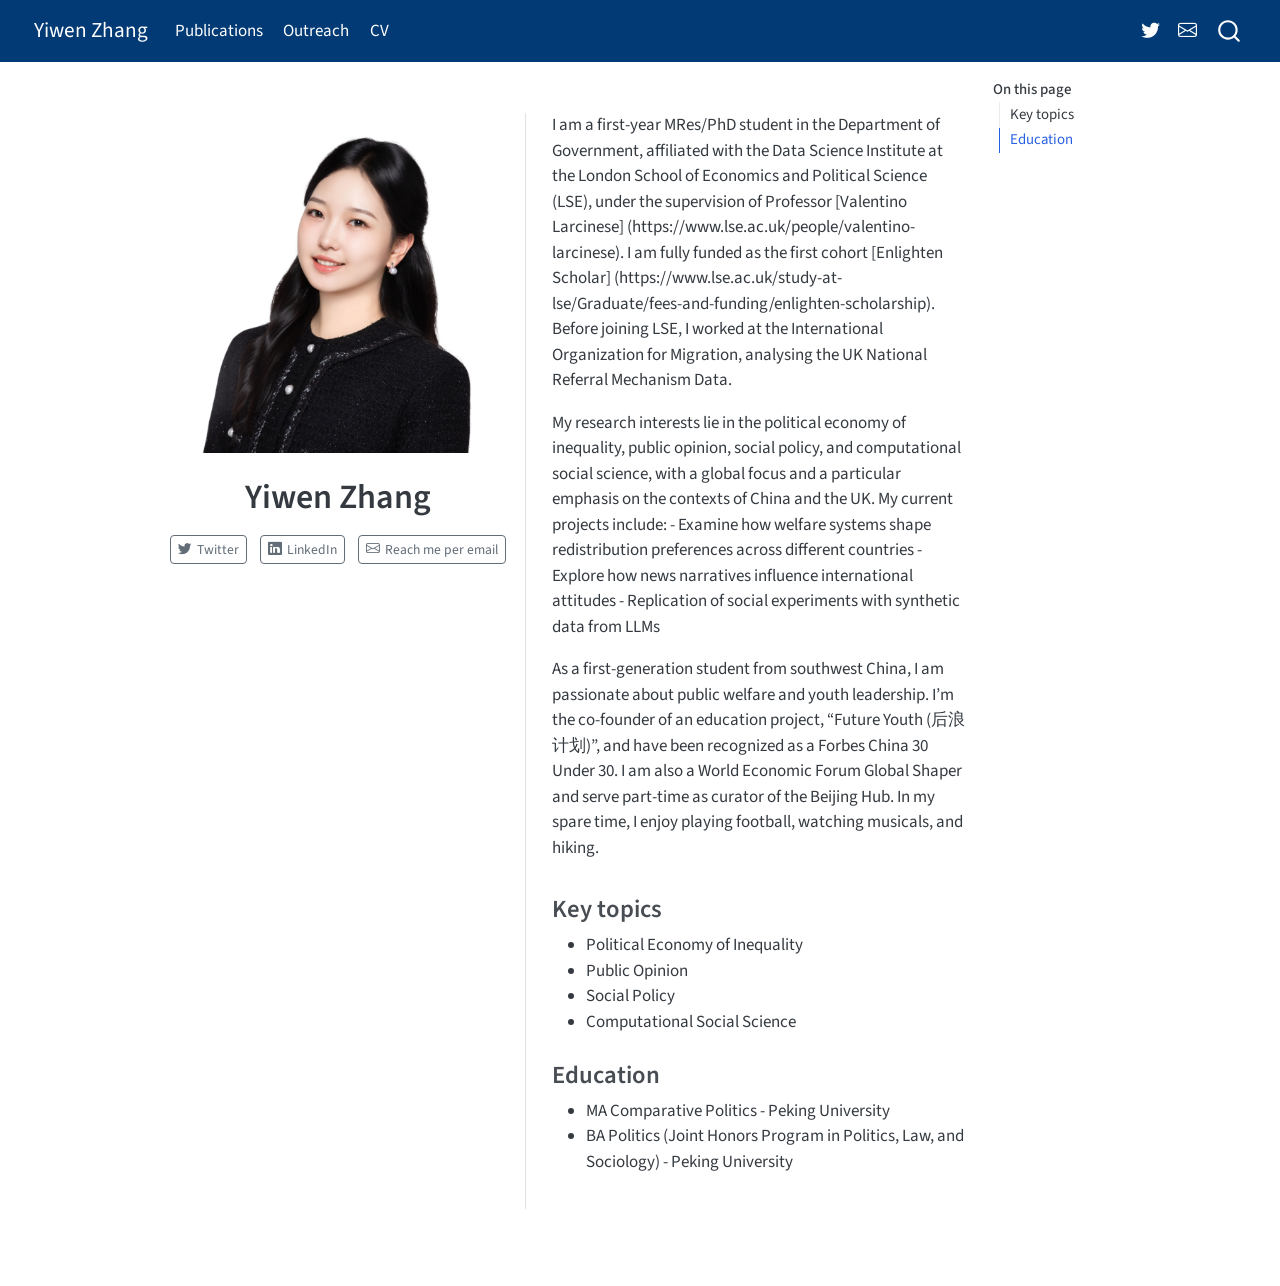
==== docs/index.html @ bae83d23 "251025 update" ====
<!DOCTYPE html>
<html xmlns="http://www.w3.org/1999/xhtml" lang="en" xml:lang="en"><head>

<meta charset="utf-8">
<meta name="generator" content="quarto-1.8.25">

<meta name="viewport" content="width=device-width, initial-scale=1.0, user-scalable=yes">


<title>Yiwen Zhang</title>
<style>
code{white-space: pre-wrap;}
span.smallcaps{font-variant: small-caps;}
div.columns{display: flex; gap: min(4vw, 1.5em);}
div.column{flex: auto; overflow-x: auto;}
div.hanging-indent{margin-left: 1.5em; text-indent: -1.5em;}
ul.task-list{list-style: none;}
ul.task-list li input[type="checkbox"] {
  width: 0.8em;
  margin: 0 0.8em 0.2em -1em; /* quarto-specific, see https://github.com/quarto-dev/quarto-cli/issues/4556 */ 
  vertical-align: middle;
}
</style>


<script src="site_libs/quarto-nav/quarto-nav.js"></script>
<script src="site_libs/quarto-nav/headroom.min.js"></script>
<script src="site_libs/clipboard/clipboard.min.js"></script>
<script src="site_libs/quarto-search/autocomplete.umd.js"></script>
<script src="site_libs/quarto-search/fuse.min.js"></script>
<script src="site_libs/quarto-search/quarto-search.js"></script>
<meta name="quarto:offset" content="./">
<script src="site_libs/quarto-html/quarto.js" type="module"></script>
<script src="site_libs/quarto-html/tabsets/tabsets.js" type="module"></script>
<script src="site_libs/quarto-html/axe/axe-check.js" type="module"></script>
<script src="site_libs/quarto-html/popper.min.js"></script>
<script src="site_libs/quarto-html/tippy.umd.min.js"></script>
<link href="site_libs/quarto-html/tippy.css" rel="stylesheet">
<link href="site_libs/quarto-html/quarto-syntax-highlighting-7b89279ff1a6dce999919e0e67d4d9ec.css" rel="stylesheet" id="quarto-text-highlighting-styles">
<script src="site_libs/bootstrap/bootstrap.min.js"></script>
<link href="site_libs/bootstrap/bootstrap-icons.css" rel="stylesheet">
<link href="site_libs/bootstrap/bootstrap-9f7ad7796bee2cde282380cb6c68e695.min.css" rel="stylesheet" append-hash="true" id="quarto-bootstrap" data-mode="light">
<script id="quarto-search-options" type="application/json">{
  "location": "navbar",
  "copy-button": false,
  "collapse-after": 3,
  "panel-placement": "end",
  "type": "overlay",
  "limit": 50,
  "keyboard-shortcut": [
    "f",
    "/",
    "s"
  ],
  "show-item-context": false,
  "language": {
    "search-no-results-text": "No results",
    "search-matching-documents-text": "matching documents",
    "search-copy-link-title": "Copy link to search",
    "search-hide-matches-text": "Hide additional matches",
    "search-more-match-text": "more match in this document",
    "search-more-matches-text": "more matches in this document",
    "search-clear-button-title": "Clear",
    "search-text-placeholder": "",
    "search-detached-cancel-button-title": "Cancel",
    "search-submit-button-title": "Submit",
    "search-label": "Search"
  }
}</script>


</head>

<body class="nav-fixed quarto-light">

<div id="quarto-search-results"></div>
  <header id="quarto-header" class="headroom fixed-top">
    <nav class="navbar navbar-expand-lg " data-bs-theme="dark">
      <div class="navbar-container container-fluid">
      <div class="navbar-brand-container mx-auto">
    <a href="./index.html" class="navbar-brand navbar-brand-logo">
    </a>
    <a class="navbar-brand" href="./index.html">
    <span class="navbar-title">Yiwen Zhang</span>
    </a>
  </div>
            <div id="quarto-search" class="" title="Search"></div>
          <button class="navbar-toggler" type="button" data-bs-toggle="collapse" data-bs-target="#navbarCollapse" aria-controls="navbarCollapse" role="menu" aria-expanded="false" aria-label="Toggle navigation" onclick="if (window.quartoToggleHeadroom) { window.quartoToggleHeadroom(); }">
  <span class="navbar-toggler-icon"></span>
</button>
          <div class="collapse navbar-collapse" id="navbarCollapse">
            <ul class="navbar-nav navbar-nav-scroll me-auto">
  <li class="nav-item">
    <a class="nav-link" href="./publications.html"> 
<span class="menu-text">Publications</span></a>
  </li>  
  <li class="nav-item">
    <a class="nav-link" href="./outreach.html"> 
<span class="menu-text">Outreach</span></a>
  </li>  
  <li class="nav-item">
    <a class="nav-link" href="./curriculum.html"> 
<span class="menu-text">CV</span></a>
  </li>  
</ul>
            <ul class="navbar-nav navbar-nav-scroll ms-auto">
  <li class="nav-item compact">
    <a class="nav-link" href="https://x.com/Athena_Yiwen"> <i class="bi bi-twitter" role="img">
</i> 
<span class="menu-text"></span></a>
  </li>  
  <li class="nav-item compact">
    <a class="nav-link" href="mailto:y.zhang539@lse.ac.uk"> <i class="bi bi-envelope" role="img">
</i> 
<span class="menu-text"></span></a>
  </li>  
</ul>
          </div> <!-- /navcollapse -->
            <div class="quarto-navbar-tools">
</div>
      </div> <!-- /container-fluid -->
    </nav>
</header>
<!-- content -->
<div id="quarto-content" class="quarto-container page-columns page-rows-contents page-layout-article page-navbar">
<!-- sidebar -->
<!-- margin-sidebar -->
    <div id="quarto-margin-sidebar" class="sidebar margin-sidebar">
        <nav id="TOC" role="doc-toc" class="toc-active">
    <h2 id="toc-title">On this page</h2>
  <ul>
  <li><a href="#key-topics" id="toc-key-topics" class="nav-link active" data-scroll-target="#key-topics">Key topics</a></li>
  <li><a href="#education" id="toc-education" class="nav-link" data-scroll-target="#education">Education</a></li>
  </ul>
</nav>
    </div>
<!-- main -->
<div class="quarto-about-trestles">
  <div class="about-entity">
    <img src="assets/pictures/profile-yiwen.jpg" class="about-image
  rounded " style="width: 20em;">
<header id="title-block-header" class="quarto-title-block default">
<div class="quarto-title">
<h1 class="title">Yiwen Zhang</h1>
</div>
<div class="quarto-title-meta">
  </div>
</header>
    <div class="about-links">
  <a href="https://x.com/Athena_Yiwen" class="about-link" rel="" target="">
    <i class="bi bi-twitter"></i>
     <span class="about-link-text">Twitter</span>
  </a>
  <a href="/www.linkedin.com/in/athena-yiwen-zhang" class="about-link" rel="" target="">
    <i class="bi bi-linkedin"></i>
     <span class="about-link-text">LinkedIn</span>
  </a>
  <a href="mailto:y.zhang539@lse.ac.uk" class="about-link" rel="" target="">
    <i class="bi bi-envelope"></i>
     <span class="about-link-text">Reach me per email</span>
  </a>
</div>
  </div>
  <div class="about-contents"><main class="content" id="quarto-document-content">

<p>I am a first-year MRes/PhD student in the Department of Government, affiliated with the Data Science Institute at the London School of Economics and Political Science (LSE), under the supervision of Professor [Valentino Larcinese] (https://www.lse.ac.uk/people/valentino-larcinese). I am fully funded as the first cohort [Enlighten Scholar] (https://www.lse.ac.uk/study-at-lse/Graduate/fees-and-funding/enlighten-scholarship). Before joining LSE, I worked at the International Organization for Migration, analysing the UK National Referral Mechanism Data.</p>
<p>My research interests lie in the political economy of inequality, public opinion, social policy, and computational social science, with a global focus and a particular emphasis on the contexts of China and the UK. My current projects include: - Examine how welfare systems shape redistribution preferences across different countries - Explore how news narratives influence international attitudes - Replication of social experiments with synthetic data from LLMs</p>
<p>As a first-generation student from southwest China, I am passionate about public welfare and youth leadership. I’m the co-founder of an education project, “Future Youth (后浪计划)”, and have been recognized as a Forbes China 30 Under 30. I am also a World Economic Forum Global Shaper and serve part-time as curator of the Beijing Hub. In my spare time, I enjoy playing football, watching musicals, and hiking.</p>
<section id="key-topics" class="level3">
<h3 data-anchor-id="key-topics">Key topics</h3>
<ul>
<li>Political Economy of Inequality</li>
<li>Public Opinion</li>
<li>Social Policy</li>
<li>Computational Social Science</li>
</ul>
</section>
<section id="education" class="level3">
<h3 data-anchor-id="education">Education</h3>
<ul>
<li>MA Comparative Politics - Peking University</li>
<li>BA Politics (Joint Honors Program in Politics, Law, and Sociology) - Peking University</li>
</ul>


</section>
</main></div>
</div>
 <!-- /main -->
<script id="quarto-html-after-body" type="application/javascript">
  window.document.addEventListener("DOMContentLoaded", function (event) {
    const isCodeAnnotation = (el) => {
      for (const clz of el.classList) {
        if (clz.startsWith('code-annotation-')) {                     
          return true;
        }
      }
      return false;
    }
    const onCopySuccess = function(e) {
      // button target
      const button = e.trigger;
      // don't keep focus
      button.blur();
      // flash "checked"
      button.classList.add('code-copy-button-checked');
      var currentTitle = button.getAttribute("title");
      button.setAttribute("title", "Copied!");
      let tooltip;
      if (window.bootstrap) {
        button.setAttribute("data-bs-toggle", "tooltip");
        button.setAttribute("data-bs-placement", "left");
        button.setAttribute("data-bs-title", "Copied!");
        tooltip = new bootstrap.Tooltip(button, 
          { trigger: "manual", 
            customClass: "code-copy-button-tooltip",
            offset: [0, -8]});
        tooltip.show();    
      }
      setTimeout(function() {
        if (tooltip) {
          tooltip.hide();
          button.removeAttribute("data-bs-title");
          button.removeAttribute("data-bs-toggle");
          button.removeAttribute("data-bs-placement");
        }
        button.setAttribute("title", currentTitle);
        button.classList.remove('code-copy-button-checked');
      }, 1000);
      // clear code selection
      e.clearSelection();
    }
    const getTextToCopy = function(trigger) {
      const outerScaffold = trigger.parentElement.cloneNode(true);
      const codeEl = outerScaffold.querySelector('code');
      for (const childEl of codeEl.children) {
        if (isCodeAnnotation(childEl)) {
          childEl.remove();
        }
      }
      return codeEl.innerText;
    }
    const clipboard = new window.ClipboardJS('.code-copy-button:not([data-in-quarto-modal])', {
      text: getTextToCopy
    });
    clipboard.on('success', onCopySuccess);
    if (window.document.getElementById('quarto-embedded-source-code-modal')) {
      const clipboardModal = new window.ClipboardJS('.code-copy-button[data-in-quarto-modal]', {
        text: getTextToCopy,
        container: window.document.getElementById('quarto-embedded-source-code-modal')
      });
      clipboardModal.on('success', onCopySuccess);
    }
      var localhostRegex = new RegExp(/^(?:http|https):\/\/localhost\:?[0-9]*\//);
      var mailtoRegex = new RegExp(/^mailto:/);
        var filterRegex = new RegExp('/' + window.location.host + '/');
      var isInternal = (href) => {
          return filterRegex.test(href) || localhostRegex.test(href) || mailtoRegex.test(href);
      }
      // Inspect non-navigation links and adorn them if external
     var links = window.document.querySelectorAll('a[href]:not(.nav-link):not(.navbar-brand):not(.toc-action):not(.sidebar-link):not(.sidebar-item-toggle):not(.pagination-link):not(.no-external):not([aria-hidden]):not(.dropdown-item):not(.quarto-navigation-tool):not(.about-link)');
      for (var i=0; i<links.length; i++) {
        const link = links[i];
        if (!isInternal(link.href)) {
          // undo the damage that might have been done by quarto-nav.js in the case of
          // links that we want to consider external
          if (link.dataset.originalHref !== undefined) {
            link.href = link.dataset.originalHref;
          }
        }
      }
    function tippyHover(el, contentFn, onTriggerFn, onUntriggerFn) {
      const config = {
        allowHTML: true,
        maxWidth: 500,
        delay: 100,
        arrow: false,
        appendTo: function(el) {
            return el.parentElement;
        },
        interactive: true,
        interactiveBorder: 10,
        theme: 'quarto',
        placement: 'bottom-start',
      };
      if (contentFn) {
        config.content = contentFn;
      }
      if (onTriggerFn) {
        config.onTrigger = onTriggerFn;
      }
      if (onUntriggerFn) {
        config.onUntrigger = onUntriggerFn;
      }
      window.tippy(el, config); 
    }
    const noterefs = window.document.querySelectorAll('a[role="doc-noteref"]');
    for (var i=0; i<noterefs.length; i++) {
      const ref = noterefs[i];
      tippyHover(ref, function() {
        // use id or data attribute instead here
        let href = ref.getAttribute('data-footnote-href') || ref.getAttribute('href');
        try { href = new URL(href).hash; } catch {}
        const id = href.replace(/^#\/?/, "");
        const note = window.document.getElementById(id);
        if (note) {
          return note.innerHTML;
        } else {
          return "";
        }
      });
    }
    const xrefs = window.document.querySelectorAll('a.quarto-xref');
    const processXRef = (id, note) => {
      // Strip column container classes
      const stripColumnClz = (el) => {
        el.classList.remove("page-full", "page-columns");
        if (el.children) {
          for (const child of el.children) {
            stripColumnClz(child);
          }
        }
      }
      stripColumnClz(note)
      if (id === null || id.startsWith('sec-')) {
        // Special case sections, only their first couple elements
        const container = document.createElement("div");
        if (note.children && note.children.length > 2) {
          container.appendChild(note.children[0].cloneNode(true));
          for (let i = 1; i < note.children.length; i++) {
            const child = note.children[i];
            if (child.tagName === "P" && child.innerText === "") {
              continue;
            } else {
              container.appendChild(child.cloneNode(true));
              break;
            }
          }
          if (window.Quarto?.typesetMath) {
            window.Quarto.typesetMath(container);
          }
          return container.innerHTML
        } else {
          if (window.Quarto?.typesetMath) {
            window.Quarto.typesetMath(note);
          }
          return note.innerHTML;
        }
      } else {
        // Remove any anchor links if they are present
        const anchorLink = note.querySelector('a.anchorjs-link');
        if (anchorLink) {
          anchorLink.remove();
        }
        if (window.Quarto?.typesetMath) {
          window.Quarto.typesetMath(note);
        }
        if (note.classList.contains("callout")) {
          return note.outerHTML;
        } else {
          return note.innerHTML;
        }
      }
    }
    for (var i=0; i<xrefs.length; i++) {
      const xref = xrefs[i];
      tippyHover(xref, undefined, function(instance) {
        instance.disable();
        let url = xref.getAttribute('href');
        let hash = undefined; 
        if (url.startsWith('#')) {
          hash = url;
        } else {
          try { hash = new URL(url).hash; } catch {}
        }
        if (hash) {
          const id = hash.replace(/^#\/?/, "");
          const note = window.document.getElementById(id);
          if (note !== null) {
            try {
              const html = processXRef(id, note.cloneNode(true));
              instance.setContent(html);
            } finally {
              instance.enable();
              instance.show();
            }
          } else {
            // See if we can fetch this
            fetch(url.split('#')[0])
            .then(res => res.text())
            .then(html => {
              const parser = new DOMParser();
              const htmlDoc = parser.parseFromString(html, "text/html");
              const note = htmlDoc.getElementById(id);
              if (note !== null) {
                const html = processXRef(id, note);
                instance.setContent(html);
              } 
            }).finally(() => {
              instance.enable();
              instance.show();
            });
          }
        } else {
          // See if we can fetch a full url (with no hash to target)
          // This is a special case and we should probably do some content thinning / targeting
          fetch(url)
          .then(res => res.text())
          .then(html => {
            const parser = new DOMParser();
            const htmlDoc = parser.parseFromString(html, "text/html");
            const note = htmlDoc.querySelector('main.content');
            if (note !== null) {
              // This should only happen for chapter cross references
              // (since there is no id in the URL)
              // remove the first header
              if (note.children.length > 0 && note.children[0].tagName === "HEADER") {
                note.children[0].remove();
              }
              const html = processXRef(null, note);
              instance.setContent(html);
            } 
          }).finally(() => {
            instance.enable();
            instance.show();
          });
        }
      }, function(instance) {
      });
    }
        let selectedAnnoteEl;
        const selectorForAnnotation = ( cell, annotation) => {
          let cellAttr = 'data-code-cell="' + cell + '"';
          let lineAttr = 'data-code-annotation="' +  annotation + '"';
          const selector = 'span[' + cellAttr + '][' + lineAttr + ']';
          return selector;
        }
        const selectCodeLines = (annoteEl) => {
          const doc = window.document;
          const targetCell = annoteEl.getAttribute("data-target-cell");
          const targetAnnotation = annoteEl.getAttribute("data-target-annotation");
          const annoteSpan = window.document.querySelector(selectorForAnnotation(targetCell, targetAnnotation));
          const lines = annoteSpan.getAttribute("data-code-lines").split(",");
          const lineIds = lines.map((line) => {
            return targetCell + "-" + line;
          })
          let top = null;
          let height = null;
          let parent = null;
          if (lineIds.length > 0) {
              //compute the position of the single el (top and bottom and make a div)
              const el = window.document.getElementById(lineIds[0]);
              top = el.offsetTop;
              height = el.offsetHeight;
              parent = el.parentElement.parentElement;
            if (lineIds.length > 1) {
              const lastEl = window.document.getElementById(lineIds[lineIds.length - 1]);
              const bottom = lastEl.offsetTop + lastEl.offsetHeight;
              height = bottom - top;
            }
            if (top !== null && height !== null && parent !== null) {
              // cook up a div (if necessary) and position it 
              let div = window.document.getElementById("code-annotation-line-highlight");
              if (div === null) {
                div = window.document.createElement("div");
                div.setAttribute("id", "code-annotation-line-highlight");
                div.style.position = 'absolute';
                parent.appendChild(div);
              }
              div.style.top = top - 2 + "px";
              div.style.height = height + 4 + "px";
              div.style.left = 0;
              let gutterDiv = window.document.getElementById("code-annotation-line-highlight-gutter");
              if (gutterDiv === null) {
                gutterDiv = window.document.createElement("div");
                gutterDiv.setAttribute("id", "code-annotation-line-highlight-gutter");
                gutterDiv.style.position = 'absolute';
                const codeCell = window.document.getElementById(targetCell);
                const gutter = codeCell.querySelector('.code-annotation-gutter');
                gutter.appendChild(gutterDiv);
              }
              gutterDiv.style.top = top - 2 + "px";
              gutterDiv.style.height = height + 4 + "px";
            }
            selectedAnnoteEl = annoteEl;
          }
        };
        const unselectCodeLines = () => {
          const elementsIds = ["code-annotation-line-highlight", "code-annotation-line-highlight-gutter"];
          elementsIds.forEach((elId) => {
            const div = window.document.getElementById(elId);
            if (div) {
              div.remove();
            }
          });
          selectedAnnoteEl = undefined;
        };
          // Handle positioning of the toggle
      window.addEventListener(
        "resize",
        throttle(() => {
          elRect = undefined;
          if (selectedAnnoteEl) {
            selectCodeLines(selectedAnnoteEl);
          }
        }, 10)
      );
      function throttle(fn, ms) {
      let throttle = false;
      let timer;
        return (...args) => {
          if(!throttle) { // first call gets through
              fn.apply(this, args);
              throttle = true;
          } else { // all the others get throttled
              if(timer) clearTimeout(timer); // cancel #2
              timer = setTimeout(() => {
                fn.apply(this, args);
                timer = throttle = false;
              }, ms);
          }
        };
      }
        // Attach click handler to the DT
        const annoteDls = window.document.querySelectorAll('dt[data-target-cell]');
        for (const annoteDlNode of annoteDls) {
          annoteDlNode.addEventListener('click', (event) => {
            const clickedEl = event.target;
            if (clickedEl !== selectedAnnoteEl) {
              unselectCodeLines();
              const activeEl = window.document.querySelector('dt[data-target-cell].code-annotation-active');
              if (activeEl) {
                activeEl.classList.remove('code-annotation-active');
              }
              selectCodeLines(clickedEl);
              clickedEl.classList.add('code-annotation-active');
            } else {
              // Unselect the line
              unselectCodeLines();
              clickedEl.classList.remove('code-annotation-active');
            }
          });
        }
    const findCites = (el) => {
      const parentEl = el.parentElement;
      if (parentEl) {
        const cites = parentEl.dataset.cites;
        if (cites) {
          return {
            el,
            cites: cites.split(' ')
          };
        } else {
          return findCites(el.parentElement)
        }
      } else {
        return undefined;
      }
    };
    var bibliorefs = window.document.querySelectorAll('a[role="doc-biblioref"]');
    for (var i=0; i<bibliorefs.length; i++) {
      const ref = bibliorefs[i];
      const citeInfo = findCites(ref);
      if (citeInfo) {
        tippyHover(citeInfo.el, function() {
          var popup = window.document.createElement('div');
          citeInfo.cites.forEach(function(cite) {
            var citeDiv = window.document.createElement('div');
            citeDiv.classList.add('hanging-indent');
            citeDiv.classList.add('csl-entry');
            var biblioDiv = window.document.getElementById('ref-' + cite);
            if (biblioDiv) {
              citeDiv.innerHTML = biblioDiv.innerHTML;
            }
            popup.appendChild(citeDiv);
          });
          return popup.innerHTML;
        });
      }
    }
  });
  </script>
</div> <!-- /content -->




</body></html>
---- docs/site_libs/quarto-html/quarto-syntax-highlighting-7b89279ff1a6dce999919e0e67d4d9ec.css ----
/* quarto syntax highlight colors */
:root {
  --quarto-hl-ot-color: #003B4F;
  --quarto-hl-at-color: #657422;
  --quarto-hl-ss-color: #20794D;
  --quarto-hl-an-color: #5E5E5E;
  --quarto-hl-fu-color: #4758AB;
  --quarto-hl-st-color: #20794D;
  --quarto-hl-cf-color: #003B4F;
  --quarto-hl-op-color: #5E5E5E;
  --quarto-hl-er-color: #AD0000;
  --quarto-hl-bn-color: #AD0000;
  --quarto-hl-al-color: #AD0000;
  --quarto-hl-va-color: #111111;
  --quarto-hl-bu-color: inherit;
  --quarto-hl-ex-color: inherit;
  --quarto-hl-pp-color: #AD0000;
  --quarto-hl-in-color: #5E5E5E;
  --quarto-hl-vs-color: #20794D;
  --quarto-hl-wa-color: #5E5E5E;
  --quarto-hl-do-color: #5E5E5E;
  --quarto-hl-im-color: #00769E;
  --quarto-hl-ch-color: #20794D;
  --quarto-hl-dt-color: #AD0000;
  --quarto-hl-fl-color: #AD0000;
  --quarto-hl-co-color: #5E5E5E;
  --quarto-hl-cv-color: #5E5E5E;
  --quarto-hl-cn-color: #8f5902;
  --quarto-hl-sc-color: #5E5E5E;
  --quarto-hl-dv-color: #AD0000;
  --quarto-hl-kw-color: #003B4F;
}

/* other quarto variables */
:root {
  --quarto-font-monospace: SFMono-Regular, Menlo, Monaco, Consolas, "Liberation Mono", "Courier New", monospace;
}

/* syntax highlight based on Pandoc's rules */
pre > code.sourceCode > span {
  color: #003B4F;
}

code.sourceCode > span {
  color: #003B4F;
}

div.sourceCode,
div.sourceCode pre.sourceCode {
  color: #003B4F;
}

/* Normal */
code span {
  color: #003B4F;
}

/* Alert */
code span.al {
  color: #AD0000;
  font-style: inherit;
}

/* Annotation */
code span.an {
  color: #5E5E5E;
  font-style: inherit;
}

/* Attribute */
code span.at {
  color: #657422;
  font-style: inherit;
}

/* BaseN */
code span.bn {
  color: #AD0000;
  font-style: inherit;
}

/* BuiltIn */
code span.bu {
  font-style: inherit;
}

/* ControlFlow */
code span.cf {
  color: #003B4F;
  font-weight: bold;
  font-style: inherit;
}

/* Char */
code span.ch {
  color: #20794D;
  font-style: inherit;
}

/* Constant */
code span.cn {
  color: #8f5902;
  font-style: inherit;
}

/* Comment */
code span.co {
  color: #5E5E5E;
  font-style: inherit;
}

/* CommentVar */
code span.cv {
  color: #5E5E5E;
  font-style: italic;
}

/* Documentation */
code span.do {
  color: #5E5E5E;
  font-style: italic;
}

/* DataType */
code span.dt {
  color: #AD0000;
  font-style: inherit;
}

/* DecVal */
code span.dv {
  color: #AD0000;
  font-style: inherit;
}

/* Error */
code span.er {
  color: #AD0000;
  font-style: inherit;
}

/* Extension */
code span.ex {
  font-style: inherit;
}

/* Float */
code span.fl {
  color: #AD0000;
  font-style: inherit;
}

/* Function */
code span.fu {
  color: #4758AB;
  font-style: inherit;
}

/* Import */
code span.im {
  color: #00769E;
  font-style: inherit;
}

/* Information */
code span.in {
  color: #5E5E5E;
  font-style: inherit;
}

/* Keyword */
code span.kw {
  color: #003B4F;
  font-weight: bold;
  font-style: inherit;
}

/* Operator */
code span.op {
  color: #5E5E5E;
  font-style: inherit;
}

/* Other */
code span.ot {
  color: #003B4F;
  font-style: inherit;
}

/* Preprocessor */
code span.pp {
  color: #AD0000;
  font-style: inherit;
}

/* SpecialChar */
code span.sc {
  color: #5E5E5E;
  font-style: inherit;
}

/* SpecialString */
code span.ss {
  color: #20794D;
  font-style: inherit;
}

/* String */
code span.st {
  color: #20794D;
  font-style: inherit;
}

/* Variable */
code span.va {
  color: #111111;
  font-style: inherit;
}

/* VerbatimString */
code span.vs {
  color: #20794D;
  font-style: inherit;
}

/* Warning */
code span.wa {
  color: #5E5E5E;
  font-style: italic;
}

.prevent-inlining {
  content: "</";
}

/*# sourceMappingURL=3944bc705cfaf4c80e56f77c5205168a.css.map */
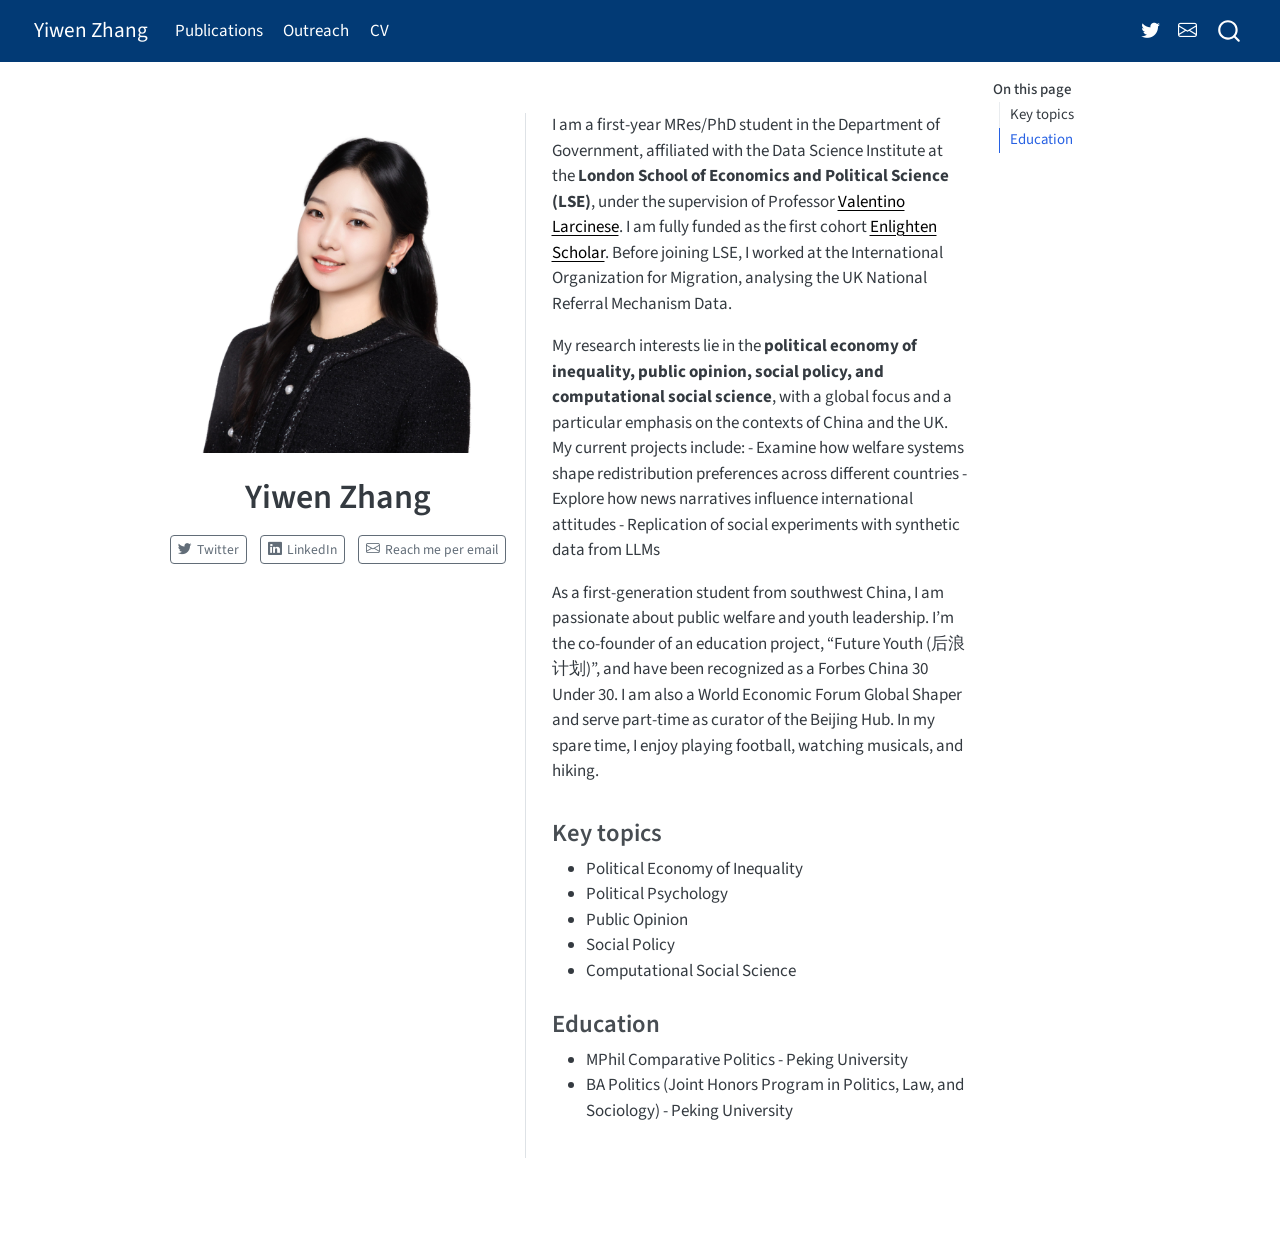
==== commit 45d7db7d: "251025 Last update" ====
--- a/docs/index.html
+++ b/docs/index.html
@@ -163,13 +163,14 @@
   </div>
   <div class="about-contents"><main class="content" id="quarto-document-content">
 
-<p>I am a first-year MRes/PhD student in the Department of Government, affiliated with the Data Science Institute at the London School of Economics and Political Science (LSE), under the supervision of Professor [Valentino Larcinese] (https://www.lse.ac.uk/people/valentino-larcinese). I am fully funded as the first cohort [Enlighten Scholar] (https://www.lse.ac.uk/study-at-lse/Graduate/fees-and-funding/enlighten-scholarship). Before joining LSE, I worked at the International Organization for Migration, analysing the UK National Referral Mechanism Data.</p>
-<p>My research interests lie in the political economy of inequality, public opinion, social policy, and computational social science, with a global focus and a particular emphasis on the contexts of China and the UK. My current projects include: - Examine how welfare systems shape redistribution preferences across different countries - Explore how news narratives influence international attitudes - Replication of social experiments with synthetic data from LLMs</p>
+<p>I am a first-year MRes/PhD student in the Department of Government, affiliated with the Data Science Institute at the <strong>London School of Economics and Political Science (LSE)</strong>, under the supervision of Professor <a href="https://www.lse.ac.uk/people/valentino-larcinese">Valentino Larcinese</a>. I am fully funded as the first cohort <a href="https://www.lse.ac.uk/study-at-lse/Graduate/fees-and-funding/enlighten-scholarship">Enlighten Scholar</a>. Before joining LSE, I worked at the International Organization for Migration, analysing the UK National Referral Mechanism Data.</p>
+<p>My research interests lie in the <strong>political economy of inequality, public opinion, social policy, and computational social science</strong>, with a global focus and a particular emphasis on the contexts of China and the UK. My current projects include: - Examine how welfare systems shape redistribution preferences across different countries - Explore how news narratives influence international attitudes - Replication of social experiments with synthetic data from LLMs</p>
 <p>As a first-generation student from southwest China, I am passionate about public welfare and youth leadership. I’m the co-founder of an education project, “Future Youth (后浪计划)”, and have been recognized as a Forbes China 30 Under 30. I am also a World Economic Forum Global Shaper and serve part-time as curator of the Beijing Hub. In my spare time, I enjoy playing football, watching musicals, and hiking.</p>
 <section id="key-topics" class="level3">
 <h3 data-anchor-id="key-topics">Key topics</h3>
 <ul>
 <li>Political Economy of Inequality</li>
+<li>Political Psychology</li>
 <li>Public Opinion</li>
 <li>Social Policy</li>
 <li>Computational Social Science</li>
@@ -178,7 +179,7 @@
 <section id="education" class="level3">
 <h3 data-anchor-id="education">Education</h3>
 <ul>
-<li>MA Comparative Politics - Peking University</li>
+<li>MPhil Comparative Politics - Peking University</li>
 <li>BA Politics (Joint Honors Program in Politics, Law, and Sociology) - Peking University</li>
 </ul>
 
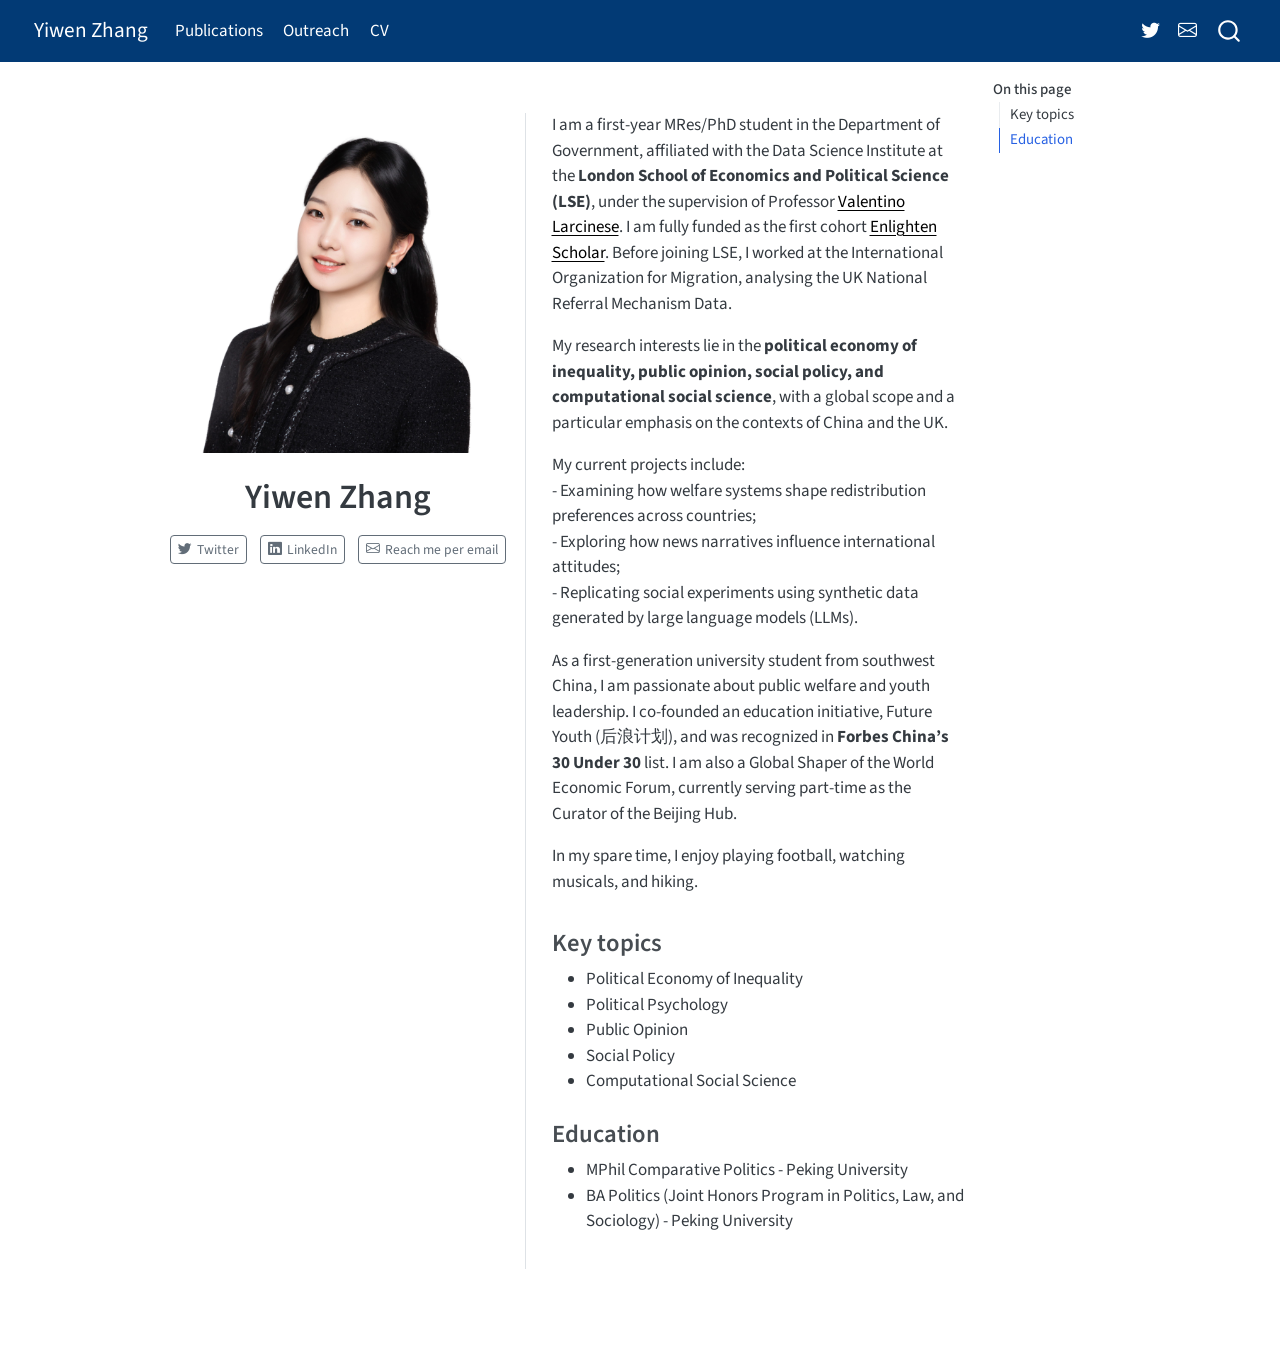
==== commit b3b2d088: "251025 7th update" ====
--- a/docs/index.html
+++ b/docs/index.html
@@ -164,8 +164,13 @@
   <div class="about-contents"><main class="content" id="quarto-document-content">
 
 <p>I am a first-year MRes/PhD student in the Department of Government, affiliated with the Data Science Institute at the <strong>London School of Economics and Political Science (LSE)</strong>, under the supervision of Professor <a href="https://www.lse.ac.uk/people/valentino-larcinese">Valentino Larcinese</a>. I am fully funded as the first cohort <a href="https://www.lse.ac.uk/study-at-lse/Graduate/fees-and-funding/enlighten-scholarship">Enlighten Scholar</a>. Before joining LSE, I worked at the International Organization for Migration, analysing the UK National Referral Mechanism Data.</p>
-<p>My research interests lie in the <strong>political economy of inequality, public opinion, social policy, and computational social science</strong>, with a global focus and a particular emphasis on the contexts of China and the UK. My current projects include: - Examine how welfare systems shape redistribution preferences across different countries - Explore how news narratives influence international attitudes - Replication of social experiments with synthetic data from LLMs</p>
-<p>As a first-generation student from southwest China, I am passionate about public welfare and youth leadership. I’m the co-founder of an education project, “Future Youth (后浪计划)”, and have been recognized as a Forbes China 30 Under 30. I am also a World Economic Forum Global Shaper and serve part-time as curator of the Beijing Hub. In my spare time, I enjoy playing football, watching musicals, and hiking.</p>
+<p>My research interests lie in the <strong>political economy of inequality, public opinion, social policy, and computational social science</strong>, with a global scope and a particular emphasis on the contexts of China and the UK.</p>
+<p>My current projects include:<br>
+- Examining how welfare systems shape redistribution preferences across countries;<br>
+- Exploring how news narratives influence international attitudes;<br>
+- Replicating social experiments using synthetic data generated by large language models (LLMs).</p>
+<p>As a first-generation university student from southwest China, I am passionate about public welfare and youth leadership. I co-founded an education initiative, Future Youth (后浪计划), and was recognized in <strong>Forbes China’s 30 Under 30</strong> list. I am also a Global Shaper of the World Economic Forum, currently serving part-time as the Curator of the Beijing Hub.</p>
+<p>In my spare time, I enjoy playing football, watching musicals, and hiking.</p>
 <section id="key-topics" class="level3">
 <h3 data-anchor-id="key-topics">Key topics</h3>
 <ul>
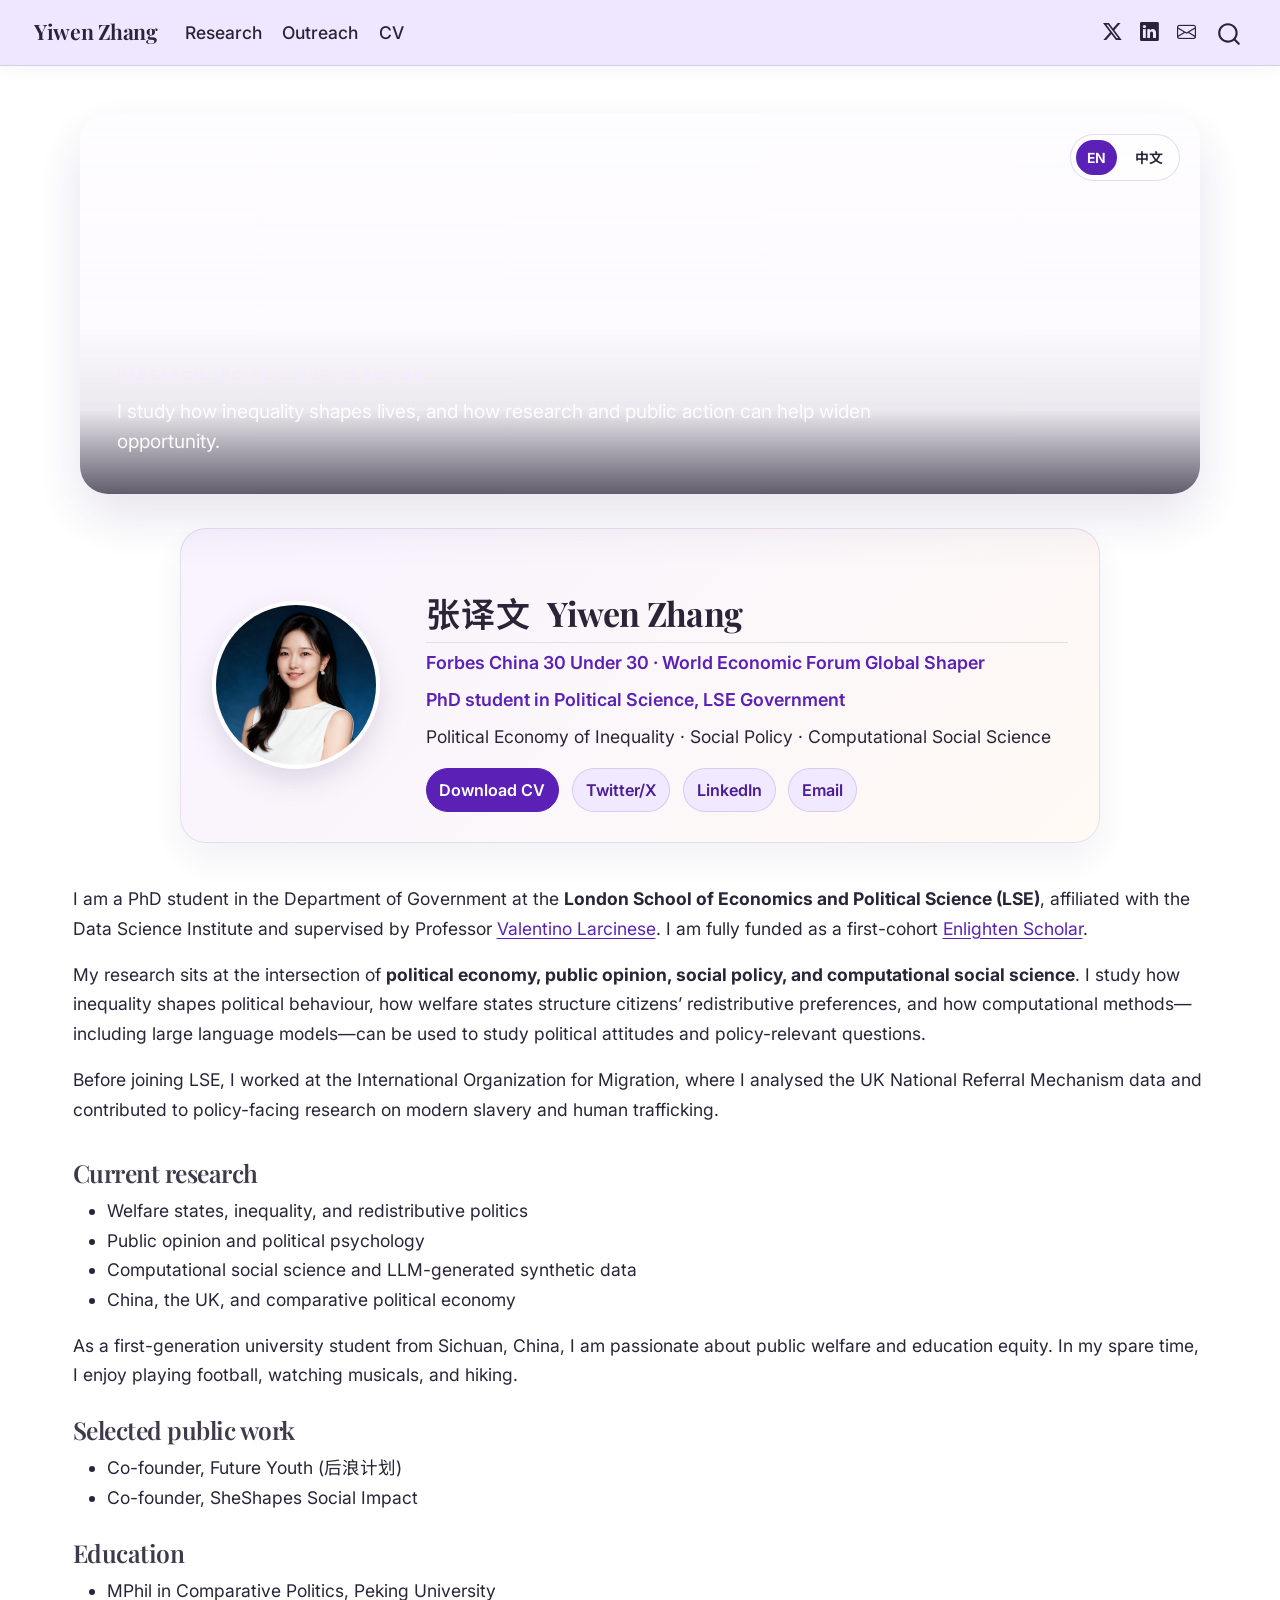
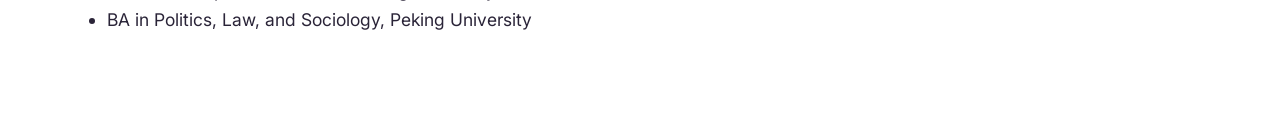
==== commit f827d319: "Update" ====
--- a/docs/index.html
+++ b/docs/index.html
@@ -35,11 +35,12 @@
 <script src="site_libs/quarto-html/axe/axe-check.js" type="module"></script>
 <script src="site_libs/quarto-html/popper.min.js"></script>
 <script src="site_libs/quarto-html/tippy.umd.min.js"></script>
+<script src="site_libs/quarto-html/anchor.min.js"></script>
 <link href="site_libs/quarto-html/tippy.css" rel="stylesheet">
 <link href="site_libs/quarto-html/quarto-syntax-highlighting-7b89279ff1a6dce999919e0e67d4d9ec.css" rel="stylesheet" id="quarto-text-highlighting-styles">
 <script src="site_libs/bootstrap/bootstrap.min.js"></script>
 <link href="site_libs/bootstrap/bootstrap-icons.css" rel="stylesheet">
-<link href="site_libs/bootstrap/bootstrap-9f7ad7796bee2cde282380cb6c68e695.min.css" rel="stylesheet" append-hash="true" id="quarto-bootstrap" data-mode="light">
+<link href="site_libs/bootstrap/bootstrap-4d157d87e24efbcac4a41820d68a1c6f.min.css" rel="stylesheet" append-hash="true" id="quarto-bootstrap" data-mode="light">
 <script id="quarto-search-options" type="application/json">{
   "location": "navbar",
   "copy-button": false,
@@ -67,6 +68,9 @@
     "search-label": "Search"
   }
 }</script>
+<link rel="preconnect" href="https://fonts.googleapis.com">
+<link rel="preconnect" href="https://fonts.gstatic.com" crossorigin="">
+<link href="https://fonts.googleapis.com/css2?family=Inter:wght@400;500;600;700&amp;family=Playfair+Display:wght@600;700&amp;family=Noto+Sans+SC:wght@400;500;600;700&amp;display=swap" rel="stylesheet">
 
 
 </head>
@@ -92,25 +96,30 @@
             <ul class="navbar-nav navbar-nav-scroll me-auto">
   <li class="nav-item">
     <a class="nav-link" href="./publications.html"> 
-<span class="menu-text">Publications</span></a>
+<span class="menu-text">Research</span></a>
   </li>  
   <li class="nav-item">
     <a class="nav-link" href="./outreach.html"> 
 <span class="menu-text">Outreach</span></a>
   </li>  
   <li class="nav-item">
-    <a class="nav-link" href="./curriculum.html"> 
+    <a class="nav-link" href="./assets/yiwen-zhang-cv.pdf"> 
 <span class="menu-text">CV</span></a>
   </li>  
 </ul>
             <ul class="navbar-nav navbar-nav-scroll ms-auto">
   <li class="nav-item compact">
-    <a class="nav-link" href="https://x.com/Athena_Yiwen"> <i class="bi bi-twitter" role="img">
+    <a class="nav-link" href="https://x.com/Athena_Yiwen"> <i class="bi bi-twitter-x" role="img" aria-label="X / Twitter">
 </i> 
 <span class="menu-text"></span></a>
   </li>  
   <li class="nav-item compact">
-    <a class="nav-link" href="mailto:y.zhang539@lse.ac.uk"> <i class="bi bi-envelope" role="img">
+    <a class="nav-link" href="https://www.linkedin.com/in/athena-yiwen-zhang"> <i class="bi bi-linkedin" role="img" aria-label="LinkedIn">
+</i> 
+<span class="menu-text"></span></a>
+  </li>  
+  <li class="nav-item compact">
+    <a class="nav-link" href="mailto:y.zhang539@lse.ac.uk"> <i class="bi bi-envelope" role="img" aria-label="Email">
 </i> 
 <span class="menu-text"></span></a>
   </li>  
@@ -122,79 +131,164 @@
     </nav>
 </header>
 <!-- content -->
-<div id="quarto-content" class="quarto-container page-columns page-rows-contents page-layout-article page-navbar">
+<div id="quarto-content" class="quarto-container page-columns page-rows-contents page-layout-full page-navbar">
 <!-- sidebar -->
 <!-- margin-sidebar -->
-    <div id="quarto-margin-sidebar" class="sidebar margin-sidebar">
-        <nav id="TOC" role="doc-toc" class="toc-active">
-    <h2 id="toc-title">On this page</h2>
-  <ul>
-  <li><a href="#key-topics" id="toc-key-topics" class="nav-link active" data-scroll-target="#key-topics">Key topics</a></li>
-  <li><a href="#education" id="toc-education" class="nav-link" data-scroll-target="#education">Education</a></li>
-  </ul>
-</nav>
+    
+<!-- main -->
+<main class="content column-page" id="quarto-document-content"><header id="title-block-header" class="quarto-title-block"></header>
+
+
+
+
+<div class="homepage-wrapper">
+
+<section class="hero-banner">
+  <div class="language-switcher">
+    <button class="lang-btn active" data-lang="en">EN</button>
+    <button class="lang-btn" data-lang="zh">中文</button>
+  </div>
+
+  <div class="hero-banner__overlay">
+    <p class="hero-banner__kicker">Research · Policy · Public Action</p>
+
+    <p class="hero-banner__motto lang lang-en">
+      I study how inequality shapes lives, and how research and public action can help widen opportunity.
+    </p>
+
+    <p class="hero-banner__motto lang lang-zh">
+      我关注不平等如何塑造个体命运，也希望通过研究、政策与公共行动，拓宽更多人的机会。
+    </p>
+  </div>
+</section>
+
+  <section class="profile-card">
+  <div class="profile-card__image">
+    <img src="assets/pictures/profile-yiwen.jpg" alt="Portrait of Yiwen Zhang">
+  </div>
+
+  <div class="profile-card__content">
+    <h2 class="anchored">
+      <span class="name-cn">张译文</span>
+      <span class="name-en">Yiwen Zhang</span>
+    </h2>
+
+    <div class="lang lang-en">
+      <p class="profile-card__subtitle">
+        Forbes China 30 Under 30 · World Economic Forum Global Shaper
+      </p>
+      <p class="profile-card__subtitle">
+        PhD student in Political Science, LSE Government
+      </p>
+      <p>
+        Political Economy of Inequality · Social Policy · Computational Social Science
+      </p>
     </div>
-<!-- main -->
-<div class="quarto-about-trestles">
-  <div class="about-entity">
-    <img src="assets/pictures/profile-yiwen.jpg" class="about-image
-  rounded " style="width: 20em;">
-<header id="title-block-header" class="quarto-title-block default">
-<div class="quarto-title">
-<h1 class="title">Yiwen Zhang</h1>
+
+    <div class="lang lang-zh">
+      <p class="profile-card__subtitle">
+        福布斯中国 30 Under 30 · 世界经济论坛全球杰出青年
+      </p>
+      <p class="profile-card__subtitle">
+        伦敦政治经济学院政府系政治学博士生
+      </p>
+      <p>
+        不平等政治经济学 · 社会政策 · 计算社会科学
+      </p>
+    </div>
+
+    <div class="profile-links">
+      <a href="assets/files/yiwen-zhang-cv.pdf" class="cv-link" target="_blank" rel="noopener">Download CV</a>
+      <a href="https://x.com/Athena_Yiwen">Twitter/X</a>
+      <a href="https://www.linkedin.com/in/athena-yiwen-zhang">LinkedIn</a>
+      <a href="mailto:y.zhang539@lse.ac.uk">Email</a>
+    </div>
+  </div>
+</section>
+  
+
 </div>
-<div class="quarto-title-meta">
-  </div>
-</header>
-    <div class="about-links">
-  <a href="https://x.com/Athena_Yiwen" class="about-link" rel="" target="">
-    <i class="bi bi-twitter"></i>
-     <span class="about-link-text">Twitter</span>
-  </a>
-  <a href="/www.linkedin.com/in/athena-yiwen-zhang" class="about-link" rel="" target="">
-    <i class="bi bi-linkedin"></i>
-     <span class="about-link-text">LinkedIn</span>
-  </a>
-  <a href="mailto:y.zhang539@lse.ac.uk" class="about-link" rel="" target="">
-    <i class="bi bi-envelope"></i>
-     <span class="about-link-text">Reach me per email</span>
-  </a>
+<div class="lang lang-en">
+<p>
+I am a PhD student in the Department of Government at the <strong>London School of Economics and Political Science (LSE)</strong>, affiliated with the Data Science Institute and supervised by Professor <a href="https://www.lse.ac.uk/people/valentino-larcinese">Valentino Larcinese</a>. I am fully funded as a first-cohort <a href="https://www.lse.ac.uk/study-at-lse/Graduate/fees-and-funding/enlighten-scholarship">Enlighten Scholar</a>.
+</p>
+<p>
+My research sits at the intersection of <strong>political economy, public opinion, social policy, and computational social science</strong>. I study how inequality shapes political behaviour, how welfare states structure citizens’ redistributive preferences, and how computational methods—including large language models—can be used to study political attitudes and policy-relevant questions.
+</p>
 </div>
-  </div>
-  <div class="about-contents"><main class="content" id="quarto-document-content">
-
-<p>I am a first-year MRes/PhD student in the Department of Government, affiliated with the Data Science Institute at the <strong>London School of Economics and Political Science (LSE)</strong>, under the supervision of Professor <a href="https://www.lse.ac.uk/people/valentino-larcinese">Valentino Larcinese</a>. I am fully funded as the first cohort <a href="https://www.lse.ac.uk/study-at-lse/Graduate/fees-and-funding/enlighten-scholarship">Enlighten Scholar</a>. Before joining LSE, I worked at the International Organization for Migration, analysing the UK National Referral Mechanism Data.</p>
-<p>My research interests lie in the <strong>political economy of inequality, public opinion, social policy, and computational social science</strong>, with a global scope and a particular emphasis on the contexts of China and the UK.</p>
-<p>My current projects include:<br>
-- Examining how welfare systems shape redistribution preferences across countries;<br>
-- Exploring how news narratives influence international attitudes;<br>
-- Replicating social experiments using synthetic data generated by large language models (LLMs).</p>
-<p>As a first-generation university student from southwest China, I am passionate about public welfare and youth leadership. I co-founded an education initiative, Future Youth (后浪计划), and was recognized in <strong>Forbes China’s 30 Under 30</strong> list. I am also a Global Shaper of the World Economic Forum, currently serving part-time as the Curator of the Beijing Hub.</p>
-<p>In my spare time, I enjoy playing football, watching musicals, and hiking.</p>
-<section id="key-topics" class="level3">
-<h3 data-anchor-id="key-topics">Key topics</h3>
+<div class="lang lang-zh">
+<p>
+我本科毕业于北京大学政府管理学院，现为伦敦政治经济学院政府系政治学博士生，同时隶属于数据科学研究所，导师为 Valentino Larcinese 教授。我是 LSE 首届 Enlighten Scholar，博士阶段获得全额资助。
+</p>
+<p>
+我的研究关注不平等政治经济学、公共舆论、社会政策与计算社会科学之间的交叉问题。我尤其关心：不平等如何影响政治行为，福利国家如何塑造公民的再分配偏好，以及包括大语言模型在内的计算方法如何帮助我们研究政治态度与政策问题。
+</p>
+</div>
+<p>Before joining LSE, I worked at the International Organization for Migration, where I analysed the UK National Referral Mechanism data and contributed to policy-facing research on modern slavery and human trafficking.</p>
+<section id="current-research" class="level3">
+<h3 class="anchored" data-anchor-id="current-research">Current research</h3>
 <ul>
-<li>Political Economy of Inequality</li>
-<li>Political Psychology</li>
-<li>Public Opinion</li>
-<li>Social Policy</li>
-<li>Computational Social Science</li>
+<li>Welfare states, inequality, and redistributive politics<br>
+</li>
+<li>Public opinion and political psychology<br>
+</li>
+<li>Computational social science and LLM-generated synthetic data<br>
+</li>
+<li>China, the UK, and comparative political economy</li>
+</ul>
+<p>As a first-generation university student from Sichuan, China, I am passionate about public welfare and education equity. In my spare time, I enjoy playing football, watching musicals, and hiking.</p>
+</section>
+<section id="selected-public-work" class="level3">
+<h3 class="anchored" data-anchor-id="selected-public-work">Selected public work</h3>
+<ul>
+<li>Co-founder, Future Youth (后浪计划)</li>
+<li>Co-founder, SheShapes Social Impact</li>
 </ul>
 </section>
 <section id="education" class="level3">
-<h3 data-anchor-id="education">Education</h3>
+<h3 class="anchored" data-anchor-id="education">Education</h3>
 <ul>
-<li>MPhil Comparative Politics - Peking University</li>
-<li>BA Politics (Joint Honors Program in Politics, Law, and Sociology) - Peking University</li>
+<li>MPhil in Comparative Politics, Peking University<br>
+</li>
+<li>BA in Politics, Law, and Sociology, Peking University</li>
 </ul>
+<script>
+  const buttons = document.querySelectorAll(".lang-btn");
+
+  function setLanguage(lang) {
+    document.body.classList.remove("show-en", "show-zh");
+    document.body.classList.add(lang === "zh" ? "show-zh" : "show-en");
+
+    buttons.forEach((button) => {
+      button.classList.toggle("active", button.dataset.lang === lang);
+    });
+
+    localStorage.setItem("homepage-language", lang);
+  }
+
+  const savedLanguage = localStorage.getItem("homepage-language") || "en";
+  setLanguage(savedLanguage);
+
+  buttons.forEach((button) => {
+    button.addEventListener("click", () => {
+      setLanguage(button.dataset.lang);
+    });
+  });
+</script>
 
 
 </section>
-</main></div>
-</div>
- <!-- /main -->
+
+</main> <!-- /main -->
 <script id="quarto-html-after-body" type="application/javascript">
   window.document.addEventListener("DOMContentLoaded", function (event) {
+    const icon = "";
+    const anchorJS = new window.AnchorJS();
+    anchorJS.options = {
+      placement: 'right',
+      icon: icon
+    };
+    anchorJS.add('.anchored');
     const isCodeAnnotation = (el) => {
       for (const clz of el.classList) {
         if (clz.startsWith('code-annotation-')) {                     
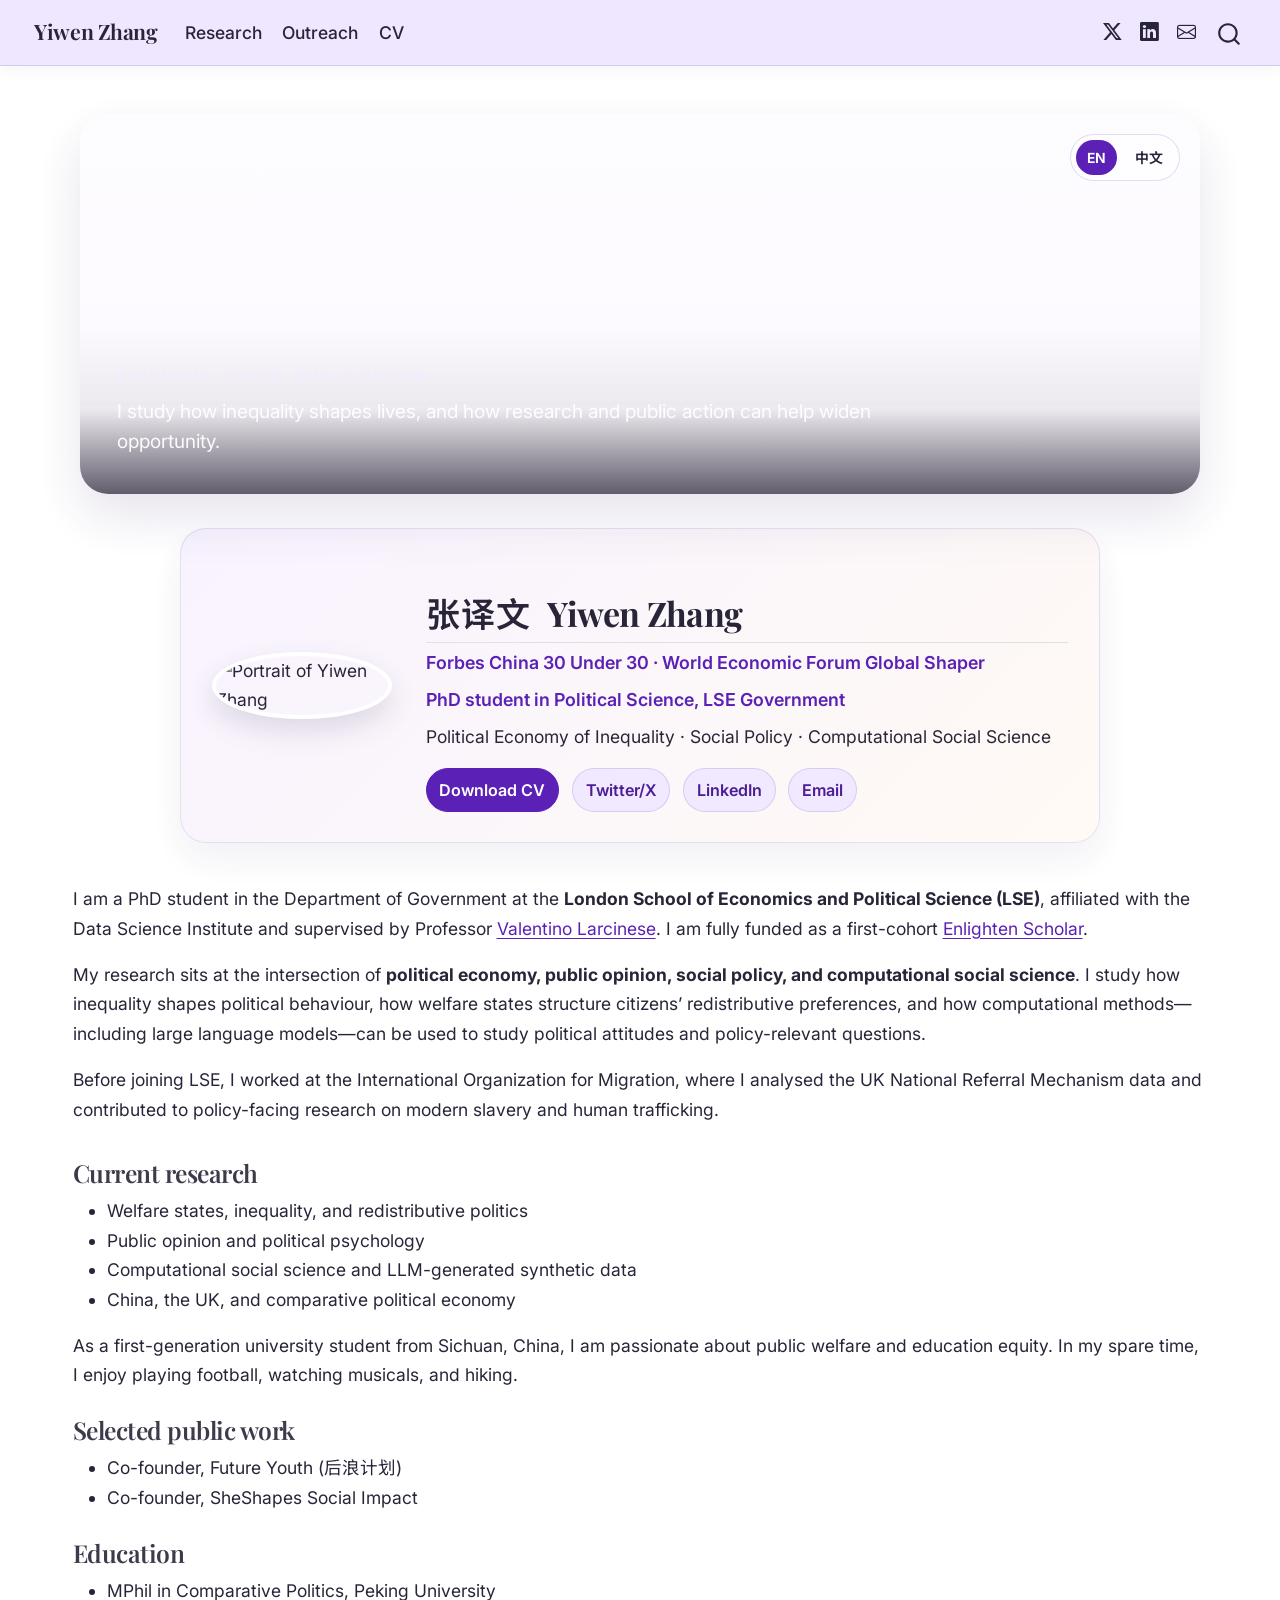
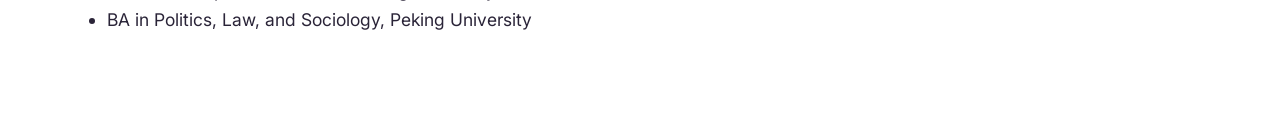
==== commit e475d107: "Update profile" ====
--- a/docs/index.html
+++ b/docs/index.html
@@ -164,7 +164,7 @@
 
   <section class="profile-card">
   <div class="profile-card__image">
-    <img src="assets/pictures/profile-yiwen.jpg" alt="Portrait of Yiwen Zhang">
+    <img src="assets/pictures/profile-yiwen-2026.jpg" alt="Portrait of Yiwen Zhang">
   </div>
 
   <div class="profile-card__content">
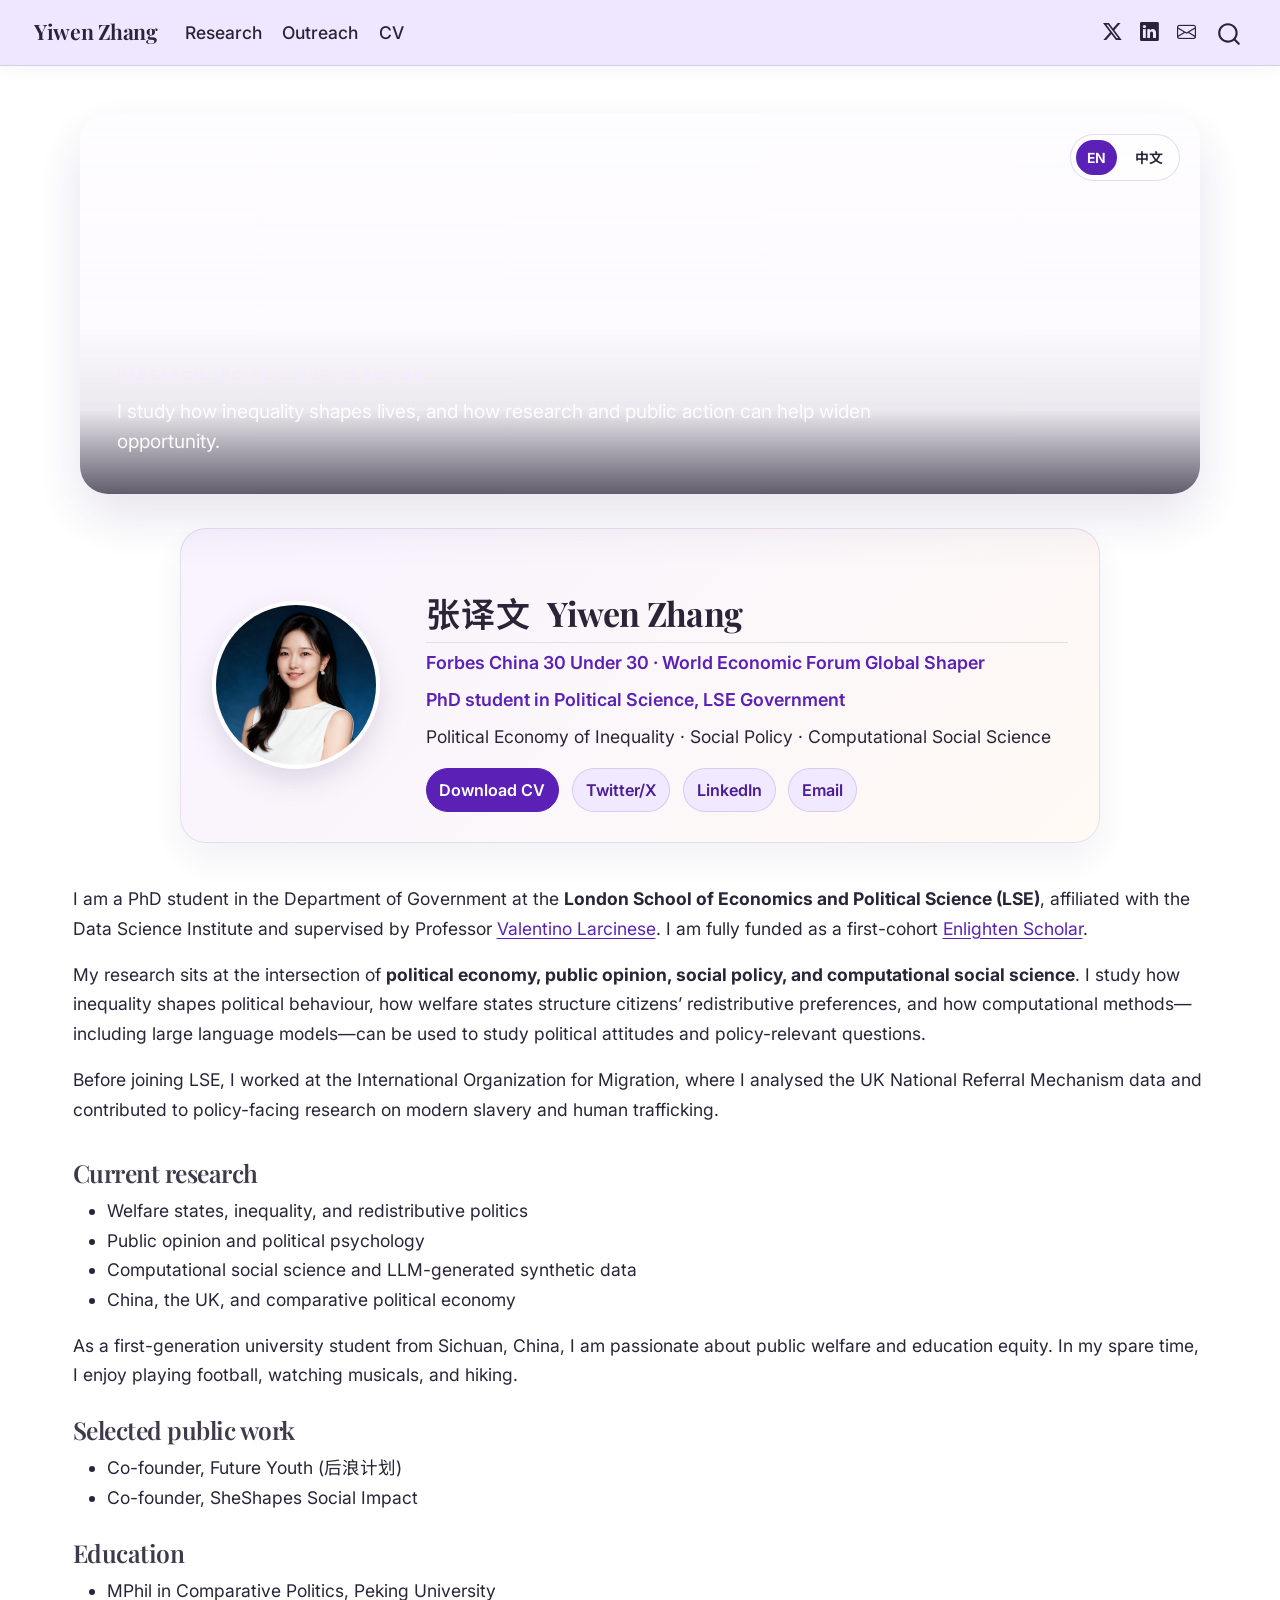
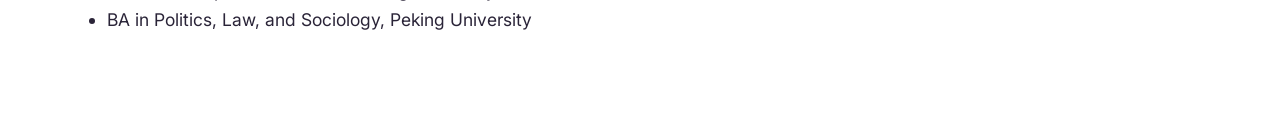
==== commit a6d8128f: "Update" ====
--- a/docs/index.html
+++ b/docs/index.html
@@ -103,7 +103,7 @@
 <span class="menu-text">Outreach</span></a>
   </li>  
   <li class="nav-item">
-    <a class="nav-link" href="./assets/yiwen-zhang-cv.pdf"> 
+    <a class="nav-link" href="./assets/files/yiwen-zhang-cv.pdf"> 
 <span class="menu-text">CV</span></a>
   </li>  
 </ul>
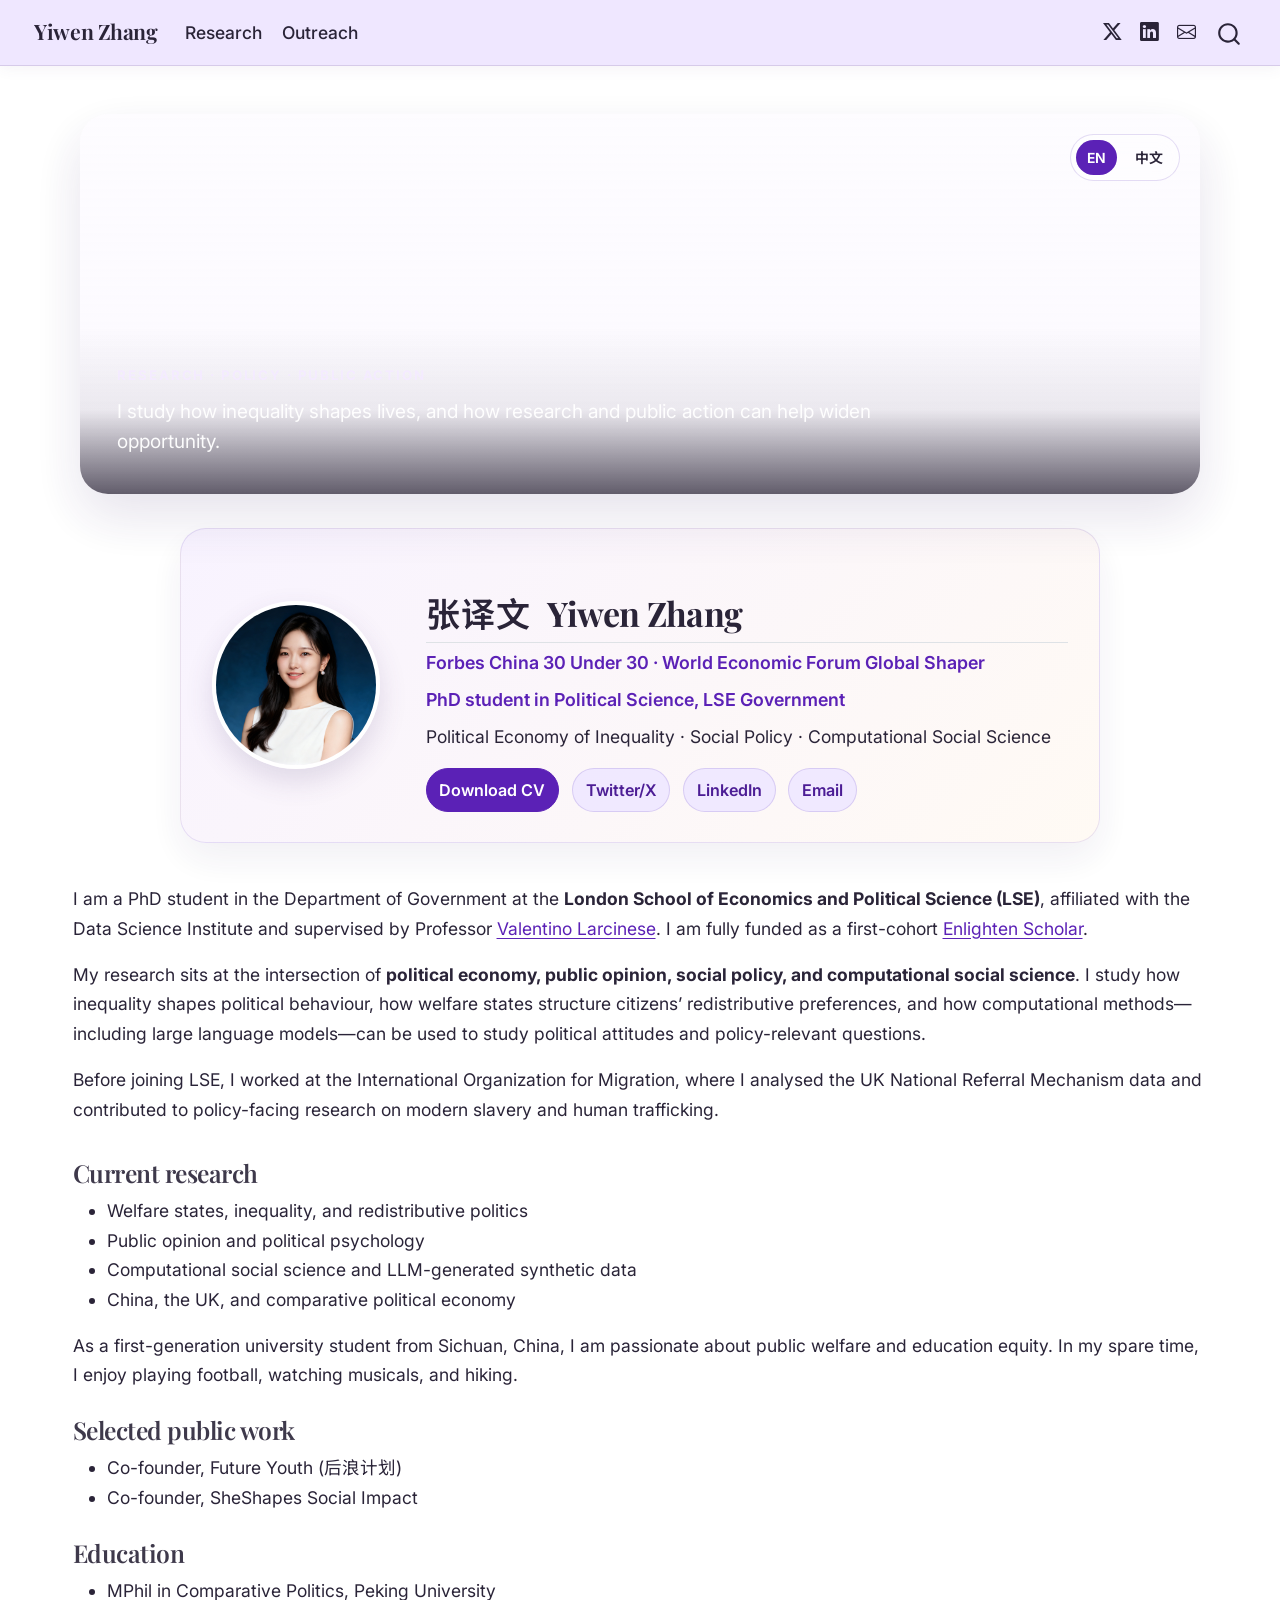
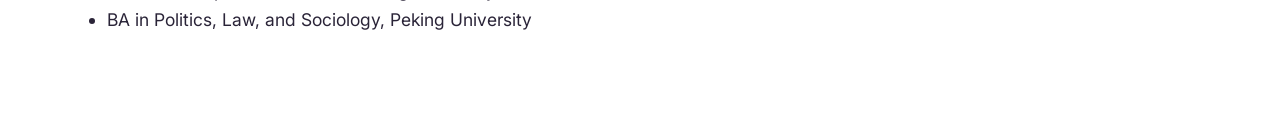
==== commit 8698da49: "Delete CV" ====
--- a/docs/index.html
+++ b/docs/index.html
@@ -102,10 +102,6 @@
     <a class="nav-link" href="./outreach.html"> 
 <span class="menu-text">Outreach</span></a>
   </li>  
-  <li class="nav-item">
-    <a class="nav-link" href="./assets/files/yiwen-zhang-cv.pdf"> 
-<span class="menu-text">CV</span></a>
-  </li>  
 </ul>
             <ul class="navbar-nav navbar-nav-scroll ms-auto">
   <li class="nav-item compact">
@@ -198,7 +194,7 @@
     </div>
 
     <div class="profile-links">
-      <a href="assets/files/yiwen-zhang-cv.pdf" class="cv-link" target="_blank" rel="noopener">Download CV</a>
+      <a href="assets/yiwen-zhang-cv.pdf" class="cv-link" target="_blank" rel="noopener">Download CV</a>
       <a href="https://x.com/Athena_Yiwen">Twitter/X</a>
       <a href="https://www.linkedin.com/in/athena-yiwen-zhang">LinkedIn</a>
       <a href="mailto:y.zhang539@lse.ac.uk">Email</a>
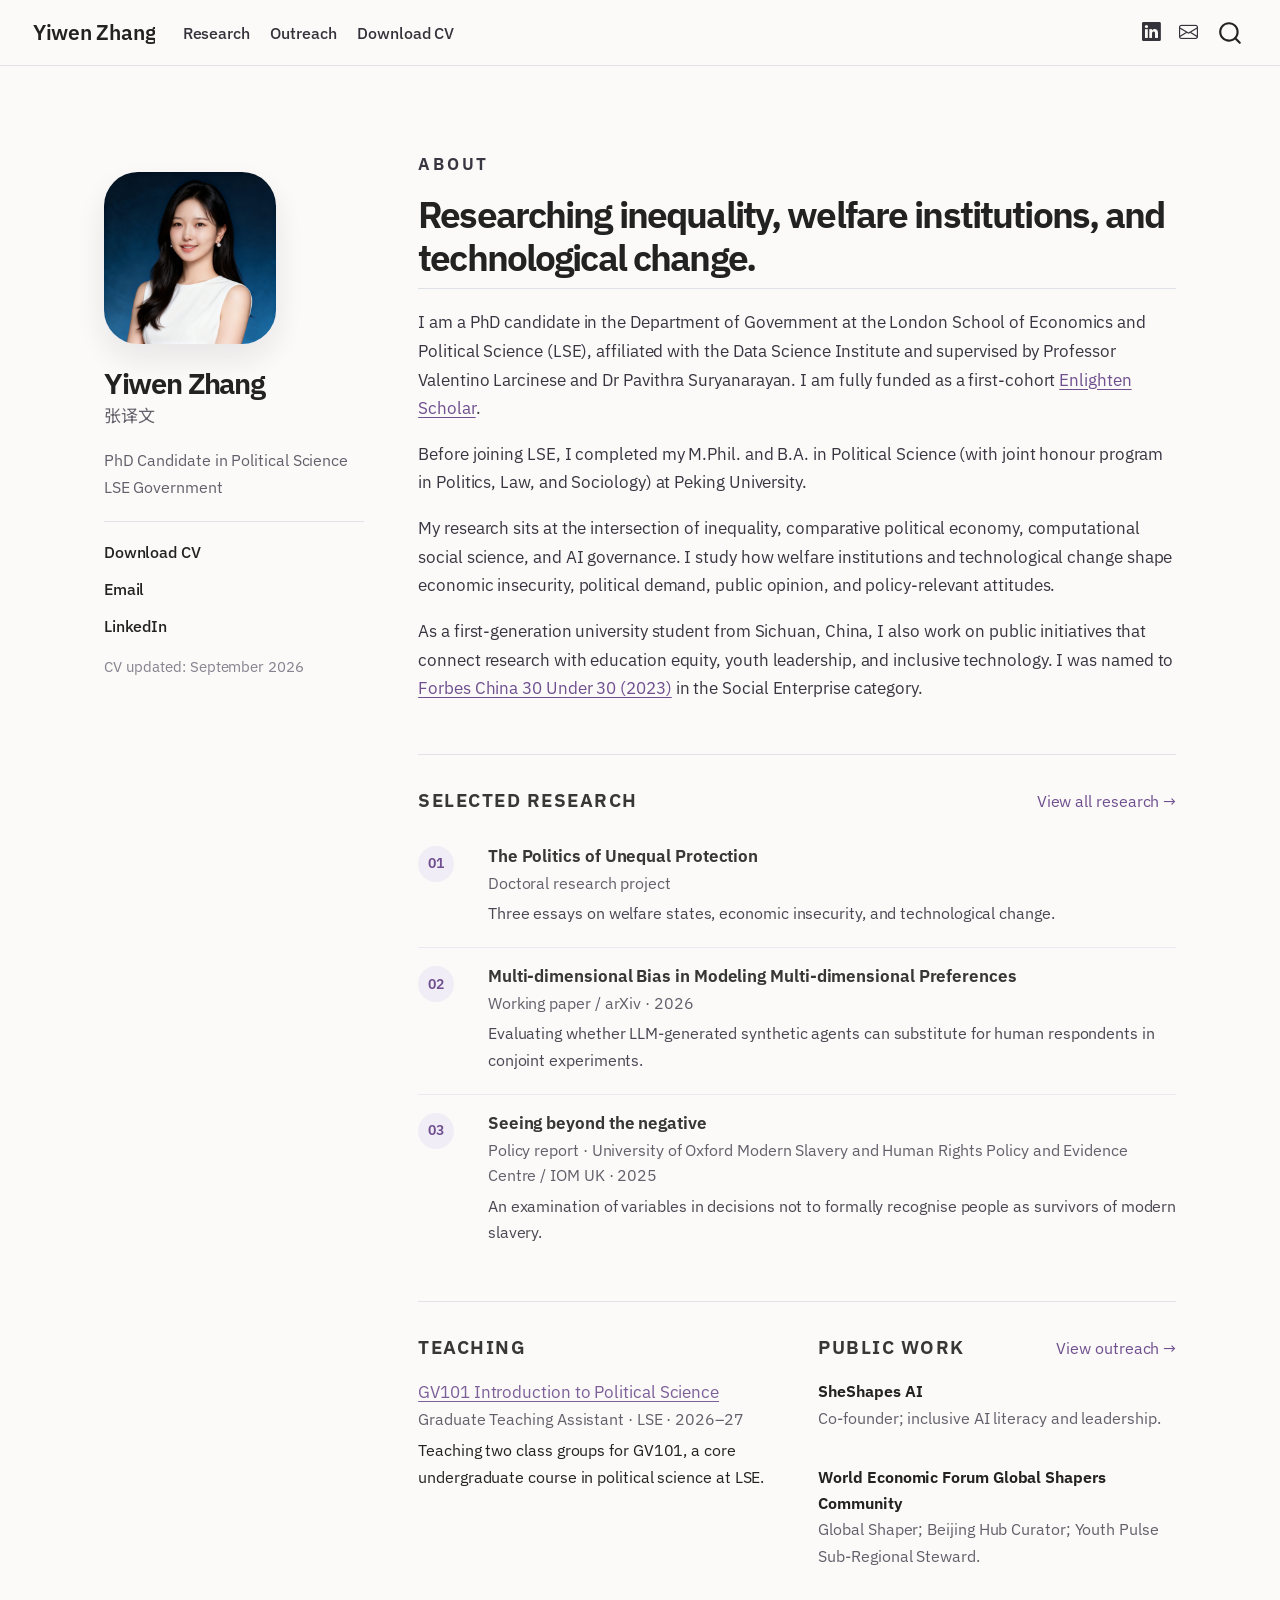
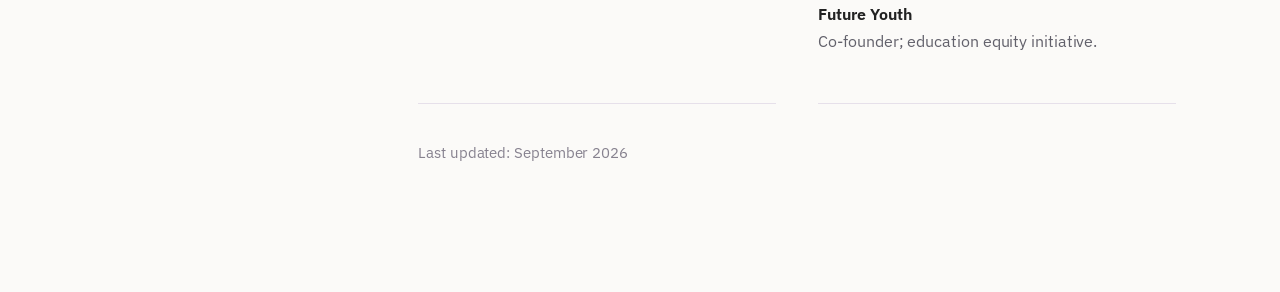
==== commit f69889d9: "Update website" ====
--- a/docs/index.html
+++ b/docs/index.html
@@ -6,8 +6,9 @@
 
 <meta name="viewport" content="width=device-width, initial-scale=1.0, user-scalable=yes">
 
-
-<title>Yiwen Zhang</title>
+<meta name="description" content="Yiwen Zhang（张译文）is a PhD candidate in Political Science at LSE, working on inequality, welfare institutions, technological change, public opinion, and computational social science.">
+
+<title>Yiwen Zhang | 张译文 – Yiwen Zhang</title>
 <style>
 code{white-space: pre-wrap;}
 span.smallcaps{font-variant: small-caps;}
@@ -40,7 +41,7 @@
 <link href="site_libs/quarto-html/quarto-syntax-highlighting-7b89279ff1a6dce999919e0e67d4d9ec.css" rel="stylesheet" id="quarto-text-highlighting-styles">
 <script src="site_libs/bootstrap/bootstrap.min.js"></script>
 <link href="site_libs/bootstrap/bootstrap-icons.css" rel="stylesheet">
-<link href="site_libs/bootstrap/bootstrap-4d157d87e24efbcac4a41820d68a1c6f.min.css" rel="stylesheet" append-hash="true" id="quarto-bootstrap" data-mode="light">
+<link href="site_libs/bootstrap/bootstrap-62c78a44500e84e997aeb23b82efb343.min.css" rel="stylesheet" append-hash="true" id="quarto-bootstrap" data-mode="light">
 <script id="quarto-search-options" type="application/json">{
   "location": "navbar",
   "copy-button": false,
@@ -70,12 +71,12 @@
 }</script>
 <link rel="preconnect" href="https://fonts.googleapis.com">
 <link rel="preconnect" href="https://fonts.gstatic.com" crossorigin="">
-<link href="https://fonts.googleapis.com/css2?family=Inter:wght@400;500;600;700&amp;family=Playfair+Display:wght@600;700&amp;family=Noto+Sans+SC:wght@400;500;600;700&amp;display=swap" rel="stylesheet">
+<link href="https://fonts.googleapis.com/css2?family=IBM+Plex+Sans:wght@400;450;500;600;700&amp;family=Noto+Sans+SC:wght@400;500;600;700&amp;display=swap" rel="stylesheet">
 
 
 </head>
 
-<body class="nav-fixed quarto-light">
+<body class="nav-fixed homepage-sidebar quarto-light">
 
 <div id="quarto-search-results"></div>
   <header id="quarto-header" class="headroom fixed-top">
@@ -102,13 +103,12 @@
     <a class="nav-link" href="./outreach.html"> 
 <span class="menu-text">Outreach</span></a>
   </li>  
+  <li class="nav-item">
+    <a class="nav-link" href="./assets/yiwen-zhang-cv.pdf"> 
+<span class="menu-text">Download CV</span></a>
+  </li>  
 </ul>
             <ul class="navbar-nav navbar-nav-scroll ms-auto">
-  <li class="nav-item compact">
-    <a class="nav-link" href="https://x.com/Athena_Yiwen"> <i class="bi bi-twitter-x" role="img" aria-label="X / Twitter">
-</i> 
-<span class="menu-text"></span></a>
-  </li>  
   <li class="nav-item compact">
     <a class="nav-link" href="https://www.linkedin.com/in/athena-yiwen-zhang"> <i class="bi bi-linkedin" role="img" aria-label="LinkedIn">
 </i> 
@@ -132,148 +132,131 @@
 <!-- margin-sidebar -->
     
 <!-- main -->
-<main class="content column-page" id="quarto-document-content"><header id="title-block-header" class="quarto-title-block"></header>
-
-
-
-
-<div class="homepage-wrapper">
-
-<section class="hero-banner">
-  <div class="language-switcher">
-    <button class="lang-btn active" data-lang="en">EN</button>
-    <button class="lang-btn" data-lang="zh">中文</button>
+<main class="content column-page" id="quarto-document-content">
+
+<header id="title-block-header" class="quarto-title-block default">
+<div class="quarto-title">
+<h1 class="title">Yiwen Zhang</h1>
+</div>
+
+<div>
+  <div class="description">
+    Yiwen Zhang（张译文）is a PhD candidate in Political Science at LSE, working on inequality, welfare institutions, technological change, public opinion, and computational social science.
   </div>
-
-  <div class="hero-banner__overlay">
-    <p class="hero-banner__kicker">Research · Policy · Public Action</p>
-
-    <p class="hero-banner__motto lang lang-en">
-      I study how inequality shapes lives, and how research and public action can help widen opportunity.
-    </p>
-
-    <p class="hero-banner__motto lang lang-zh">
-      我关注不平等如何塑造个体命运，也希望通过研究、政策与公共行动，拓宽更多人的机会。
-    </p>
+</div>
+
+
+<div class="quarto-title-meta column-page">
+
+    
+  
+    
   </div>
-</section>
-
-  <section class="profile-card">
-  <div class="profile-card__image">
-    <img src="assets/pictures/profile-yiwen-2026.jpg" alt="Portrait of Yiwen Zhang">
+  
+
+
+</header>
+
+
+<style>
+  #title-block-header, .quarto-title-block { display: none !important; }
+</style>
+<div class="site-shell">
+  <div class="profile-sidebar" role="complementary" aria-label="Profile summary">
+    <img class="profile-photo" src="assets/pictures/profile-yiwen-2026.jpg" alt="Portrait of Yiwen Zhang">
+    <h1>Yiwen Zhang</h1>
+    <p class="name-cn">张译文</p>
+    <p class="role">PhD Candidate in Political Science<br>LSE Government</p>
+
+    <div class="sidebar-links">
+      <a href="assets/yiwen-zhang-cv.pdf" target="_blank" rel="noopener">Download CV</a>
+      <a href="mailto:y.zhang539@lse.ac.uk">Email</a>
+      <a href="https://www.linkedin.com/in/athena-yiwen-zhang" target="_blank" rel="noopener">LinkedIn</a>
+    </div>
+    <p class="cv-note">CV updated: September 2026</p>
   </div>
 
-  <div class="profile-card__content">
-    <h2 class="anchored">
-      <span class="name-cn">张译文</span>
-      <span class="name-en">Yiwen Zhang</span>
-    </h2>
-
-    <div class="lang lang-en">
-      <p class="profile-card__subtitle">
-        Forbes China 30 Under 30 · World Economic Forum Global Shaper
-      </p>
-      <p class="profile-card__subtitle">
-        PhD student in Political Science, LSE Government
+  <section class="main-content">
+    <section class="intro-section">
+      <p class="eyebrow">About</p>
+      <h2 class="anchored">Researching inequality, welfare institutions, and technological change.</h2>
+      <p>
+        I am a PhD candidate in the Department of Government at the London School of Economics and Political Science (LSE), affiliated with the Data Science Institute and supervised by Professor Valentino Larcinese and Dr Pavithra Suryanarayan. I am fully funded as a first-cohort <a href="https://www.lse.ac.uk/study-at-lse/Graduate/fees-and-funding/enlighten-scholarship" target="_blank" rel="noopener">Enlighten Scholar</a>.
       </p>
       <p>
-        Political Economy of Inequality · Social Policy · Computational Social Science
-      </p>
-    </div>
-
-    <div class="lang lang-zh">
-      <p class="profile-card__subtitle">
-        福布斯中国 30 Under 30 · 世界经济论坛全球杰出青年
-      </p>
-      <p class="profile-card__subtitle">
-        伦敦政治经济学院政府系政治学博士生
+        Before joining LSE, I completed my M.Phil. and B.A. in Political Science (with joint honour program in Politics, Law, and Sociology) at Peking University.
       </p>
       <p>
-        不平等政治经济学 · 社会政策 · 计算社会科学
+        My research sits at the intersection of inequality, comparative political economy, computational social science, and AI governance. I study how welfare institutions and technological change shape economic insecurity, political demand, public opinion, and policy-relevant attitudes.
       </p>
-    </div>
-
-    <div class="profile-links">
-      <a href="assets/yiwen-zhang-cv.pdf" class="cv-link" target="_blank" rel="noopener">Download CV</a>
-      <a href="https://x.com/Athena_Yiwen">Twitter/X</a>
-      <a href="https://www.linkedin.com/in/athena-yiwen-zhang">LinkedIn</a>
-      <a href="mailto:y.zhang539@lse.ac.uk">Email</a>
-    </div>
-  </div>
-</section>
-  
-
+      <p>
+        As a first-generation university student from Sichuan, China, I also work on public initiatives that connect research with education equity, youth leadership, and inclusive technology. I was named to <a href="https://www.forbeschina.com/lists/1815" target="_blank" rel="noopener">Forbes China 30 Under 30 (2023)</a> in the Social Enterprise category.
+      </p>
+    </section>
+
+    <section class="content-section selected-research">
+      <div class="section-heading-row">
+        <h3 class="anchored">Selected Research</h3>
+        <a class="section-link" href="publications.html">View all research →</a>
+      </div>
+      <div class="item-list">
+        <article class="list-item">
+          <div class="item-index">01</div>
+          <div>
+            <h4 class="anchored">The Politics of Unequal Protection</h4>
+            <p class="meta">Doctoral research project</p>
+            <p>Three essays on welfare states, economic insecurity, and technological change.</p>
+          </div>
+        </article>
+
+        <article class="list-item">
+          <div class="item-index">02</div>
+          <div>
+            <h4 class="anchored">Multi-dimensional Bias in Modeling Multi-dimensional Preferences</h4>
+            <p class="meta">Working paper / arXiv · 2026</p>
+            <p>Evaluating whether LLM-generated synthetic agents can substitute for human respondents in conjoint experiments.</p>
+          </div>
+        </article>
+
+        <article class="list-item">
+          <div class="item-index">03</div>
+          <div>
+            <h4 class="anchored">Seeing beyond the negative</h4>
+            <p class="meta">Policy report · University of Oxford Modern Slavery and Human Rights Policy and Evidence Centre / IOM UK · 2025</p>
+            <p>An examination of variables in decisions not to formally recognise people as survivors of modern slavery.</p>
+          </div>
+        </article>
+      </div>
+    </section>
+
+    <section class="content-grid-two">
+      <section class="content-section compact-section">
+        <h3 class="anchored">Teaching</h3>
+        <div class="plain-block">
+        <h4 class="anchored"><a href="https://www.lse.ac.uk/resources/calendar2026-2027/courseGuides/GV/2026_GV101.htm" target="_blank" rel="noopener">GV101 Introduction to Political Science</a></h4>
+        <p class="meta">Graduate Teaching Assistant · LSE · 2026–27</p>
+        <p>Teaching two class groups for GV101, a core undergraduate course in political science at LSE.</p>
+      </div>
+      </section>
+
+      <section class="content-section compact-section">
+        <div class="section-heading-row">
+          <h3 class="anchored">Public Work</h3>
+          <a class="section-link" href="outreach.html">View outreach →</a>
+        </div>
+        <div class="mini-list">
+          <p><strong><a href="https://www.linkedin.com/company/sheshapes" target="_blank" rel="noopener">SheShapes AI</a></strong><br><span>Co-founder; inclusive AI literacy and leadership.</span></p>
+          <p><strong>World Economic Forum Global Shapers Community</strong><br><span>Global Shaper; Beijing Hub Curator; Youth Pulse Sub-Regional Steward.</span></p>
+          <p><strong>Future Youth</strong><br><span>Co-founder; education equity initiative.</span></p>
+        </div>
+      </section>
+    </section>
+
+    <p class="last-updated">Last updated: September 2026</p>
+  </section>
 </div>
-<div class="lang lang-en">
-<p>
-I am a PhD student in the Department of Government at the <strong>London School of Economics and Political Science (LSE)</strong>, affiliated with the Data Science Institute and supervised by Professor <a href="https://www.lse.ac.uk/people/valentino-larcinese">Valentino Larcinese</a>. I am fully funded as a first-cohort <a href="https://www.lse.ac.uk/study-at-lse/Graduate/fees-and-funding/enlighten-scholarship">Enlighten Scholar</a>.
-</p>
-<p>
-My research sits at the intersection of <strong>political economy, public opinion, social policy, and computational social science</strong>. I study how inequality shapes political behaviour, how welfare states structure citizens’ redistributive preferences, and how computational methods—including large language models—can be used to study political attitudes and policy-relevant questions.
-</p>
-</div>
-<div class="lang lang-zh">
-<p>
-我本科毕业于北京大学政府管理学院，现为伦敦政治经济学院政府系政治学博士生，同时隶属于数据科学研究所，导师为 Valentino Larcinese 教授。我是 LSE 首届 Enlighten Scholar，博士阶段获得全额资助。
-</p>
-<p>
-我的研究关注不平等政治经济学、公共舆论、社会政策与计算社会科学之间的交叉问题。我尤其关心：不平等如何影响政治行为，福利国家如何塑造公民的再分配偏好，以及包括大语言模型在内的计算方法如何帮助我们研究政治态度与政策问题。
-</p>
-</div>
-<p>Before joining LSE, I worked at the International Organization for Migration, where I analysed the UK National Referral Mechanism data and contributed to policy-facing research on modern slavery and human trafficking.</p>
-<section id="current-research" class="level3">
-<h3 class="anchored" data-anchor-id="current-research">Current research</h3>
-<ul>
-<li>Welfare states, inequality, and redistributive politics<br>
-</li>
-<li>Public opinion and political psychology<br>
-</li>
-<li>Computational social science and LLM-generated synthetic data<br>
-</li>
-<li>China, the UK, and comparative political economy</li>
-</ul>
-<p>As a first-generation university student from Sichuan, China, I am passionate about public welfare and education equity. In my spare time, I enjoy playing football, watching musicals, and hiking.</p>
-</section>
-<section id="selected-public-work" class="level3">
-<h3 class="anchored" data-anchor-id="selected-public-work">Selected public work</h3>
-<ul>
-<li>Co-founder, Future Youth (后浪计划)</li>
-<li>Co-founder, SheShapes Social Impact</li>
-</ul>
-</section>
-<section id="education" class="level3">
-<h3 class="anchored" data-anchor-id="education">Education</h3>
-<ul>
-<li>MPhil in Comparative Politics, Peking University<br>
-</li>
-<li>BA in Politics, Law, and Sociology, Peking University</li>
-</ul>
-<script>
-  const buttons = document.querySelectorAll(".lang-btn");
-
-  function setLanguage(lang) {
-    document.body.classList.remove("show-en", "show-zh");
-    document.body.classList.add(lang === "zh" ? "show-zh" : "show-en");
-
-    buttons.forEach((button) => {
-      button.classList.toggle("active", button.dataset.lang === lang);
-    });
-
-    localStorage.setItem("homepage-language", lang);
-  }
-
-  const savedLanguage = localStorage.getItem("homepage-language") || "en";
-  setLanguage(savedLanguage);
-
-  buttons.forEach((button) => {
-    button.addEventListener("click", () => {
-      setLanguage(button.dataset.lang);
-    });
-  });
-</script>
-
-
-</section>
+
+
 
 </main> <!-- /main -->
 <script id="quarto-html-after-body" type="application/javascript">
